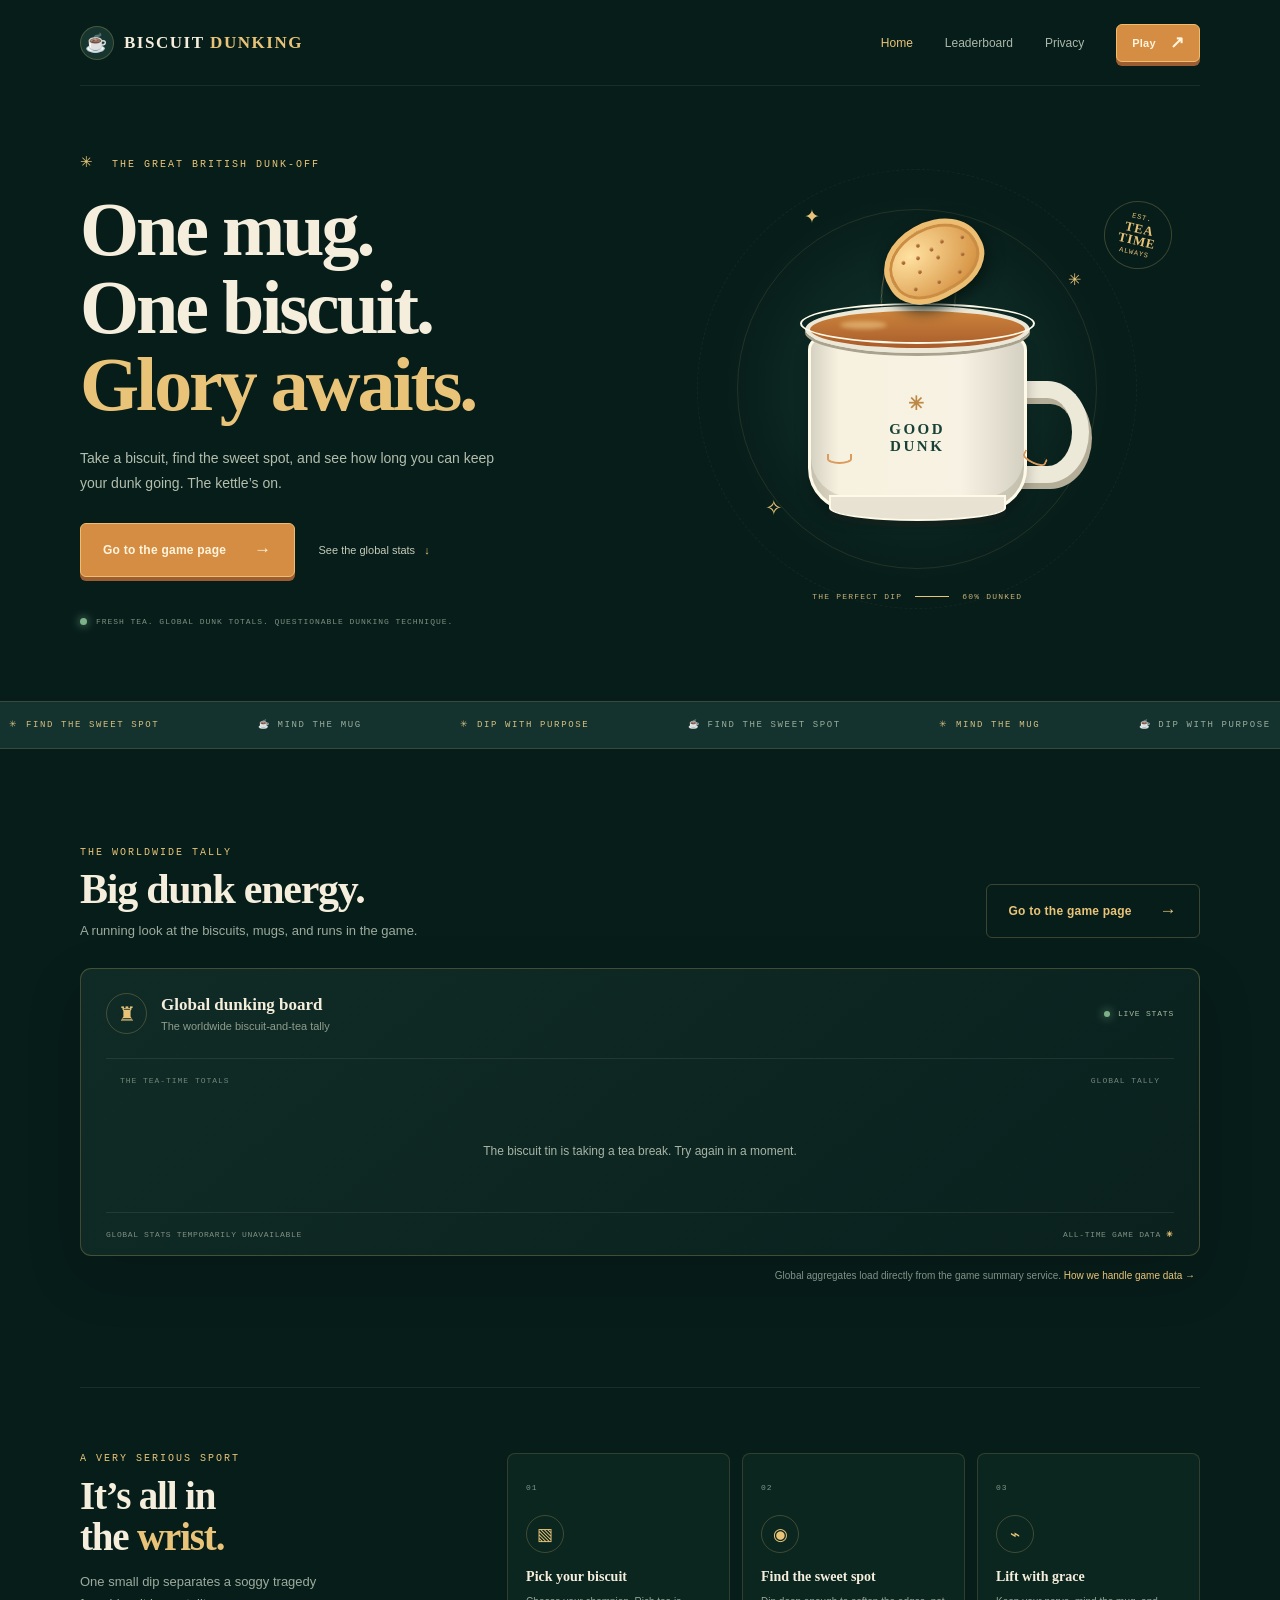
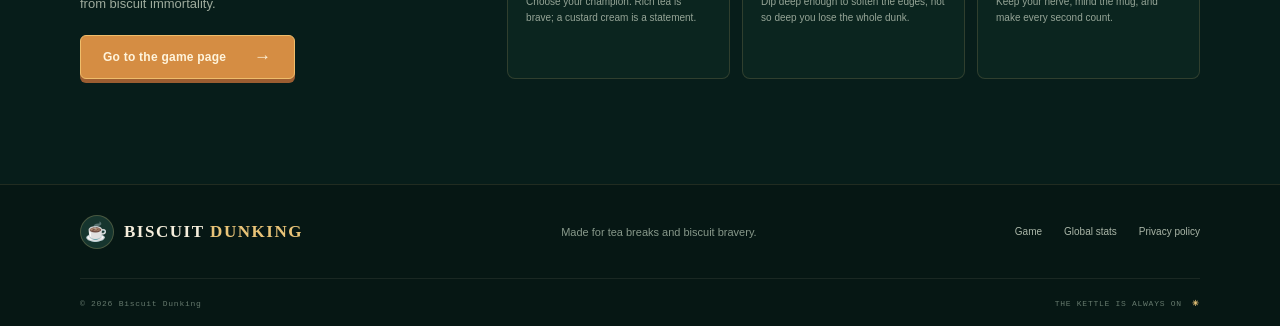
==== index.html @ 3c580fe4 "update" ====
<!doctype html>
<html lang="en">
  <head>
    <meta charset="utf-8" />
    <meta name="viewport" content="width=device-width, initial-scale=1" />
    <meta name="theme-color" content="#071d1a" />
    <meta name="description" content="A little biscuit, a warm mug, and one very important dunk. Play Biscuit Dunking and climb the global leaderboard." />
    <title>Biscuit Dunking — The Great British Dunk-Off</title>
    <link rel="icon" href="/favicon.svg" type="image/svg+xml" />
    <link rel="stylesheet" href="/styles.css" />
    <script src="/app.js" defer></script>
  </head>
  <body>
    <header class="site-header wrap">
      <a class="brand" href="/" aria-label="Biscuit Dunking home"><span class="brand-mark">☕</span><span>BISCUIT <b>DUNKING</b></span></a>
      <nav aria-label="Main navigation"><a class="nav-link active" href="/">Home</a><a class="nav-link" href="#leaderboard">Leaderboard</a><a class="nav-link" href="/privacy/">Privacy</a><a class="button button-small" href="/play/">Play <span>↗</span></a></nav>
    </header>

    <main>
      <section class="hero wrap">
        <div class="hero-copy">
          <p class="eyebrow"><span class="eyebrow-star">✳</span> THE GREAT BRITISH DUNK-OFF</p>
          <h1>One mug.<br />One biscuit.<br /><em>Glory awaits.</em></h1>
          <p class="hero-description">Take a biscuit, find the sweet spot, and see how long you can keep your dunk going. The kettle’s on.</p>
          <div class="hero-actions"><a class="button" href="/play/">Go to the game page <span>→</span></a><a class="text-link" href="#leaderboard">See the global stats <span>↓</span></a></div>
          <div class="hero-note"><span class="live-dot"></span> FRESH TEA. GLOBAL DUNK TOTALS. QUESTIONABLE DUNKING TECHNIQUE.</div>
        </div>
        <div class="hero-art" aria-label="Illustration of a biscuit being dunked into a cup of tea" role="img">
          <div class="halo halo-one"></div><div class="halo halo-two"></div><span class="spark spark-a">✦</span><span class="spark spark-b">✳</span><span class="spark spark-c">✧</span>
          <div class="steam steam-one"></div><div class="steam steam-two"></div><div class="steam steam-three"></div>
          <div class="biscuit biscuit-hero"><i></i><i></i><i></i><i></i><i></i><i></i><i></i><i></i><i></i><i></i><i></i><i></i></div>
          <div class="mug"><div class="mug-handle"></div><div class="tea"><span class="tea-shine"></span></div><div class="mug-rim"></div><div class="mug-body"><span class="mug-emblem">✳</span><span>GOOD<br />DUNK</span></div><div class="mug-foot"></div></div>
          <div class="splash splash-left"></div><div class="splash splash-right"></div>
          <div class="art-caption"><span>THE PERFECT DIP</span><i></i><span>60% DUNKED</span></div>
          <div class="hero-stamp"><span>EST.</span><b>TEA<br />TIME</b><span>ALWAYS</span></div>
        </div>
      </section>

      <section class="ticker" aria-label="Game motto"><div class="ticker-track"><span>✳ FIND THE SWEET SPOT</span><span>☕ MIND THE MUG</span><span>✳ DIP WITH PURPOSE</span><span>☕ FIND THE SWEET SPOT</span><span>✳ MIND THE MUG</span><span>☕ DIP WITH PURPOSE</span></div></section>

      <section class="leaderboard-section wrap" id="leaderboard">
        <div class="section-heading"><div><p class="eyebrow">THE WORLDWIDE TALLY</p><h2>Big dunk energy.</h2><p class="section-subtitle">A running look at the biscuits, mugs, and runs in the game.</p></div><a class="button button-outline" href="/play/">Go to the game page <span>→</span></a></div>
        <div class="board-shell"><div class="board-top"><div><span class="board-cup">♜</span><div><h3>Global dunking board</h3><p>The worldwide biscuit-and-tea tally</p></div></div><span class="board-live"><i></i> LIVE STATS</span></div>
          <div class="summary-columns"><span>THE TEA-TIME TOTALS</span><span>GLOBAL TALLY</span></div>
          <div class="summary-list" id="summary-list" aria-live="polite"><div class="score-loading"><span class="loader"></span>Fetching the good mugs…</div></div>
          <div class="board-foot"><span id="board-updated">Connecting to the biscuit tin</span><span>ALL-TIME GAME DATA <b>✳</b></span></div>
        </div>
        <p class="board-privacy">Global aggregates load directly from the game summary service. <a href="/privacy/">How we handle game data →</a></p>
      </section>

      <section class="how-section wrap" id="how-to-dunk"><div class="how-intro"><p class="eyebrow">A VERY SERIOUS SPORT</p><h2>It’s all in<br />the <em>wrist.</em></h2><p>One small dip separates a soggy tragedy from biscuit immortality.</p><a href="/play/" class="button">Go to the game page <span>→</span></a></div><div class="steps"><article class="step-card"><span class="step-number">01</span><div class="step-icon">▧</div><h3>Pick your biscuit</h3><p>Choose your champion. Rich tea is brave; a custard cream is a statement.</p></article><article class="step-card"><span class="step-number">02</span><div class="step-icon">◉</div><h3>Find the sweet spot</h3><p>Dip deep enough to soften the edges, not so deep you lose the whole dunk.</p></article><article class="step-card"><span class="step-number">03</span><div class="step-icon">⌁</div><h3>Lift with grace</h3><p>Keep your nerve, mind the mug, and make every second count.</p></article></div></section>
    </main>

    <footer class="site-footer"><div class="footer-main wrap"><a class="brand" href="/"><span class="brand-mark">☕</span><span>BISCUIT <b>DUNKING</b></span></a><p>Made for tea breaks and biscuit bravery.</p><div class="footer-links"><a href="/play/">Game</a><a href="#leaderboard">Global stats</a><a href="/privacy/">Privacy policy</a></div></div><div class="footer-bottom wrap"><span>© <span id="year"></span> Biscuit Dunking</span><span>THE KETTLE IS ALWAYS ON <b>✳</b></span></div></footer>
  </body>
</html>
---- styles.css ----
:root{--night:#071d1a;--night-2:#0a2521;--panel:#102c28;--panel-soft:#15332e;--mint:#254b42;--gold:#e9c478;--orange:#d58d43;--cream:#f5eedc;--muted:#a9b5a4;--line:rgba(230,196,120,.24);--mono:'DM Mono',monospace;--sans:'DM Sans',sans-serif;--serif:'Playfair Display',Georgia,serif}*{box-sizing:border-box}html{scroll-behavior:smooth}body{margin:0;background:var(--night);color:var(--cream);font-family:var(--sans);-webkit-font-smoothing:antialiased}a{color:inherit;text-decoration:none}.wrap{width:min(1120px,calc(100% - 56px));margin-inline:auto}.site-header{height:86px;display:flex;align-items:center;justify-content:space-between;border-bottom:1px solid rgba(244,235,213,.08)}.brand{display:inline-flex;align-items:center;gap:10px;font-family:var(--serif);font-size:17px;font-weight:800;letter-spacing:.09em}.brand b{color:var(--gold)}.brand-mark{display:grid;place-items:center;width:34px;height:34px;border-radius:50%;background:#16352e;border:1px solid var(--line);font-size:18px}.site-header nav{display:flex;align-items:center;gap:32px}.nav-link{color:#abb8aa;font-size:12px;transition:color .2s}.nav-link:hover,.nav-link.active{color:var(--gold)}.button{display:inline-flex;align-items:center;justify-content:center;gap:28px;min-height:54px;padding:0 22px;background:var(--orange);border:1px solid #efbd6b;border-radius:6px;color:#fff4dc;font-size:12px;font-weight:700;letter-spacing:.02em;box-shadow:0 4px 0 #9b5d31;transition:transform .2s,filter .2s}.button:hover{transform:translateY(-2px);filter:brightness(1.08)}.button span{font-size:17px}.button-small{min-height:38px;gap:14px;padding:0 15px;font-size:11px}.button-outline{background:transparent;border-color:var(--line);box-shadow:none;color:var(--gold)}.hero{min-height:575px;display:grid;grid-template-columns:1fr 1.02fr;align-items:center;padding-top:32px;padding-bottom:40px}.hero-copy{padding:35px 0}.eyebrow{font:10px var(--mono);letter-spacing:.2em;color:var(--gold);margin:0 0 19px}.eyebrow-star{margin-right:9px;font-size:15px}.hero h1{font:700 clamp(49px,6vw,76px)/1.02 var(--serif);letter-spacing:-.04em;margin:0 0 22px}.hero h1 em,.how-intro h2 em{font-style:normal;color:var(--gold)}.hero-description{max-width:415px;color:#b3bead;font-size:14px;line-height:1.8;margin:0 0 27px}.hero-actions{display:flex;align-items:center;gap:24px}.text-link{font-size:11px;color:#c5cbb9}.text-link span{color:var(--gold);margin-left:6px}.hero-note{margin-top:40px;display:flex;align-items:center;gap:9px;color:#7d9080;font:8px var(--mono);letter-spacing:.12em}.live-dot,.board-live i{width:7px;height:7px;border-radius:50%;background:#7db18a;box-shadow:0 0 10px #7db18a}.hero-art{position:relative;height:485px;isolation:isolate;display:grid;place-items:center;overflow:hidden}.halo{position:absolute;border:1px solid rgba(226,188,105,.12);border-radius:50%;z-index:-2}.halo-one{width:360px;height:360px}.halo-two{width:440px;height:440px;border-style:dashed;opacity:.5}.hero-art:before{content:"";position:absolute;width:390px;height:390px;top:46px;left:50%;transform:translateX(-50%);background:radial-gradient(circle,rgba(33,79,66,.52),transparent 70%);z-index:-3}.spark{position:absolute;color:var(--gold)}.spark-a{top:58px;left:30%;font-size:19px}.spark-b{right:21%;top:123px;font-size:16px}.spark-c{bottom:112px;left:23%;font-size:21px}.steam{position:absolute;top:101px;width:13px;height:63px;border-left:1px solid rgba(238,211,155,.46);border-radius:50%;transform:rotate(10deg);z-index:-1;filter:blur(.3px)}.steam-one{left:44%;animation:steam 3s ease-in-out infinite}.steam-two{left:50%;top:83px;transform:rotate(-7deg);animation:steam 3.2s .4s ease-in-out infinite}.steam-three{left:57%;top:105px;transform:rotate(12deg);animation:steam 2.8s .8s ease-in-out infinite}@keyframes steam{50%{opacity:.4;transform:translateY(-12px) rotate(-10deg)}}.mug{position:relative;width:235px;height:237px;margin-top:63px;z-index:2}.mug-handle{position:absolute;right:-54px;top:79px;width:83px;height:102px;border:17px solid #ede9d9;border-left:0;border-radius:0 51% 51% 0;filter:drop-shadow(3px 6px 0 #b4ad97);z-index:-1}.mug-body{position:absolute;left:8px;top:34px;width:219px;height:175px;border:3px solid #fff9e8;border-radius:14px 14px 43px 43px;background:linear-gradient(90deg,#d6d2c3 0,#f7f1df 13%,#f8f2e4 70%,#d5d1c2 100%);color:#174136;display:flex;flex-direction:column;align-items:center;justify-content:center;font:700 15px/1.1 var(--serif);letter-spacing:.17em;text-align:center;box-shadow:inset 0 -11px 0 rgba(133,126,101,.22),0 10px 14px rgba(0,0,0,.24)}.mug-emblem{font-size:19px;color:#bd8844;margin-bottom:7px}.tea{position:absolute;left:5px;right:5px;top:4px;height:47px;border:5px solid #ece8d8;border-radius:50%;background:linear-gradient(#cc843c,#a95c2b);z-index:3;box-shadow:0 3px 0 #a8a28e}.tea-shine{position:absolute;left:30px;top:10px;width:47px;height:8px;border-radius:50%;background:rgba(255,228,160,.45);filter:blur(2px)}.mug-rim{position:absolute;left:0;right:0;top:1px;height:41px;border:2px solid #fffbea;border-radius:50%;z-index:4}.mug-foot{position:absolute;left:29px;right:29px;bottom:18px;height:26px;background:#e7e2d1;border:2px solid #fff9e8;border-radius:0 0 50% 50%;box-shadow:0 6px 0 rgba(31,37,29,.32)}.biscuit{background:radial-gradient(ellipse at 30% 28%,#ffe1a0,#d9994b 75%,#b87538);border:5px solid #edbd71;box-shadow:inset 0 0 0 3px #cb8c43,0 6px 16px #061410}.biscuit i{position:absolute;width:4px;height:4px;background:#a96731;border-radius:50%;box-shadow:inset 0 1px 1px rgba(255,224,160,.5)}.biscuit-hero{position:absolute;top:75px;left:calc(50% - 35px);width:103px;height:77px;border-radius:48% 50% 43% 44%;transform:rotate(-29deg);z-index:4}.biscuit-hero i:nth-child(1){left:18%;top:28%}.biscuit-hero i:nth-child(2){left:41%;top:16%}.biscuit-hero i:nth-child(3){left:66%;top:28%}.biscuit-hero i:nth-child(4){left:29%;top:52%}.biscuit-hero i:nth-child(5){left:54%;top:47%}.biscuit-hero i:nth-child(6){left:78%;top:60%}.biscuit-hero i:nth-child(7){left:16%;top:72%}.biscuit-hero i:nth-child(8){left:42%;top:79%}.biscuit-hero i:nth-child(9){left:67%;top:81%}.biscuit-hero i:nth-child(10){left:87%;top:37%}.biscuit-hero i:nth-child(11){left:52%;top:31%}.biscuit-hero i:nth-child(12){left:34%;top:33%}.splash{position:absolute;top:307px;width:25px;height:10px;border:2px solid #db9b5c;border-top:0;border-radius:0 0 50% 50%;z-index:3}.splash-left{left:34%}.splash-right{right:27%;transform:rotate(25deg)}.art-caption{position:absolute;bottom:31px;display:flex;align-items:center;gap:13px;color:#c9b176;font:8px var(--mono);letter-spacing:.15em}.art-caption i{width:34px;height:1px;background:var(--gold)}.hero-stamp{position:absolute;top:54px;right:5%;width:68px;height:68px;border:1px solid var(--line);border-radius:50%;display:flex;flex-direction:column;align-items:center;justify-content:center;color:var(--gold);font:7px var(--mono);letter-spacing:.12em;transform:rotate(13deg)}.hero-stamp b{font:700 13px/.92 var(--serif);text-align:center;margin:2px 0}.ticker{height:48px;background:#15332e;border-block:1px solid rgba(230,196,120,.16);display:flex;align-items:center;overflow:hidden}.ticker-track{min-width:max-content;display:flex;justify-content:space-around;gap:80px;width:100%;color:#d7bf81;font:9px var(--mono);letter-spacing:.18em}.ticker-track span:nth-child(even){color:#9cad9b}.leaderboard-section{padding-top:98px;padding-bottom:103px}.section-heading{display:flex;justify-content:space-between;align-items:end;margin-bottom:30px}.section-heading .eyebrow{margin-bottom:9px}.section-heading h2,.how-intro h2{font:700 42px/1.05 var(--serif);margin:0;letter-spacing:-.03em}.section-subtitle{color:#9eab9d;font-size:13px;margin:12px 0 0}.board-shell{border:1px solid rgba(225,190,112,.25);border-radius:11px;background:linear-gradient(140deg,#102b26,#0a211e);padding:0 25px;box-shadow:0 20px 55px rgba(0,0,0,.16)}.board-top{min-height:90px;display:flex;align-items:center;justify-content:space-between;border-bottom:1px solid rgba(235,230,207,.09)}.board-top>div{display:flex;align-items:center;gap:14px}.board-cup{width:41px;height:41px;border:1px solid var(--line);border-radius:50%;display:grid;place-items:center;color:var(--gold);font-size:20px}.board-top h3{font:600 17px var(--serif);margin:0 0 5px}.board-top p{font-size:11px;color:#8e9d8d;margin:0}.board-live{display:flex;align-items:center;gap:8px;color:#a7ba9f;font:8px var(--mono);letter-spacing:.1em}.board-live i{width:6px;height:6px}.board-columns,.score-row{display:grid;grid-template-columns:80px 1fr 140px 120px 100px;align-items:center}.board-columns{min-height:42px;padding:0 14px;color:#71867a;font:8px var(--mono);letter-spacing:.12em}.board-columns span:nth-child(n+3){text-align:right}.score-list{list-style:none;margin:0;padding:0 0 11px}.score-row{min-height:62px;padding:7px 14px;border:1px solid rgba(224,237,214,.045);border-radius:7px;background:rgba(236,241,224,.045);margin-bottom:5px;transition:background .18s}.score-row:hover{background:rgba(236,241,224,.085)}.rank{display:flex;align-items:center;gap:11px;font:600 12px var(--mono);color:#9caa99}.medal{font-size:17px;color:#d7bc79}.score-row:nth-child(1) .medal{color:#f2ce73}.player-cell{display:flex;align-items:center;gap:11px}.player-avatar{width:30px;height:30px;border-radius:50%;display:grid;place-items:center;background:#1b4940;border:1px solid rgba(230,196,120,.18);font-size:15px}.player-name{font-size:12px;font-weight:600}.player-sub{font:8px var(--mono);letter-spacing:.08em;color:#829489;margin-top:4px}.score-number,.score-metric{text-align:right;font:600 14px var(--mono);color:#efcf89}.score-metric{font-size:11px;color:#d4ddc9}.score-metric small{display:block;color:#7f9184;font-size:8px;margin-top:4px;letter-spacing:.08em}.score-loading,.score-empty{min-height:100px;display:flex;align-items:center;justify-content:center;gap:12px;color:#a8b5a6;font-size:12px}.loader{width:14px;height:14px;border:2px solid rgba(233,196,120,.25);border-top-color:var(--gold);border-radius:50%;animation:spin .8s linear infinite}@keyframes spin{to{transform:rotate(360deg)}}.board-foot{display:flex;justify-content:space-between;align-items:center;border-top:1px solid rgba(235,230,207,.09);height:43px;color:#7f9083;font:8px var(--mono);letter-spacing:.08em}.board-foot b{color:var(--gold)}.board-privacy{font-size:10px;color:#819286;text-align:right;margin:12px 5px 0}.board-privacy a{color:var(--gold)}.how-section{padding:65px 0 105px;border-top:1px solid rgba(244,235,213,.08);display:grid;grid-template-columns:.7fr 1.3fr;gap:54px}.how-intro .eyebrow{margin-bottom:12px}.how-intro h2{font-size:39px}.how-intro>p:not(.eyebrow){max-width:260px;font-size:13px;line-height:1.7;color:#9eab9d;margin:13px 0 20px}.how-intro .button{min-height:44px}.steps{display:grid;grid-template-columns:repeat(3,1fr);gap:12px;align-items:stretch}.step-card{position:relative;padding:22px 18px;border:1px solid rgba(230,196,120,.17);border-radius:8px;background:rgba(15,44,38,.55)}.step-number{font:8px var(--mono);color:#809487;letter-spacing:.1em}.step-icon{width:38px;height:38px;margin:21px 0 16px;display:grid;place-items:center;border:1px solid var(--line);border-radius:50%;font-size:17px;color:var(--gold)}.step-card h3{font:600 14px var(--serif);margin:0 0 9px}.step-card p{font-size:10px;line-height:1.6;color:#96a597;margin:0}.site-footer{background:#061714;border-top:1px solid rgba(230,196,120,.12)}.footer-main{min-height:94px;display:flex;align-items:center;justify-content:space-between;border-bottom:1px solid rgba(244,235,213,.08)}.footer-main>p{color:#87988a;font-size:11px}.footer-links{display:flex;gap:22px;font-size:10px;color:#aab6a8}.footer-links a:hover{color:var(--gold)}.footer-bottom{height:48px;display:flex;align-items:center;justify-content:space-between;color:#65796d;font:8px var(--mono);letter-spacing:.09em}.footer-bottom b{color:var(--gold);margin-left:5px}.policy-page{min-height:calc(100vh - 230px);padding:84px 0 100px}.policy-layout{max-width:790px;margin:0 auto}.policy-layout h1{font:700 clamp(42px,6vw,64px)/1 var(--serif);letter-spacing:-.04em;margin:0 0 18px}.policy-lead{font-size:15px;color:#b1bcae;line-height:1.8;max-width:620px;margin:0 0 40px}.policy-updated{font:9px var(--mono);color:#819387;letter-spacing:.1em;margin-bottom:39px}.policy-content{border-top:1px solid var(--line)}.policy-content section{padding:23px 0;border-bottom:1px solid rgba(244,235,213,.09)}.policy-content h2{font:600 19px var(--serif);margin:0 0 9px}.policy-content p{font-size:13px;line-height:1.8;color:#aebaae;margin:0}.policy-content a{color:var(--gold);text-decoration:underline;text-underline-offset:3px}.play-page{min-height:calc(100vh - 230px);padding:55px 0 75px}.game-shell{max-width:840px;margin:auto;border:1px solid var(--line);border-radius:12px;background:linear-gradient(145deg,#102c27,#09201c);padding:25px;box-shadow:0 24px 65px rgba(0,0,0,.24)}.game-head{display:flex;align-items:center;justify-content:space-between;margin-bottom:18px}.game-head h1{font:700 31px var(--serif);margin:3px 0 0}.game-head .eyebrow{font-size:8px;margin:0}.back-link{font-size:11px;color:#b3c0b2}.game-stats{display:grid;grid-template-columns:repeat(3,1fr);gap:9px;margin-bottom:12px}.stat-box{padding:12px;text-align:center;border:1px solid rgba(234,232,212,.07);border-radius:7px;background:rgba(241,241,222,.045)}.stat-box span{display:block;font:8px var(--mono);color:#8b9c8f;letter-spacing:.1em}.stat-box b{display:block;margin-top:5px;font:600 21px var(--mono);color:var(--gold)}.game-stage{position:relative;min-height:330px;overflow:hidden;border-radius:8px;background:linear-gradient(180deg,#081b18 0%,#102b25 48%,#251d15 100%);display:flex;align-items:center;justify-content:center}.game-stage:after{content:"";position:absolute;left:0;right:0;bottom:0;height:77px;background:linear-gradient(0deg,#986039,#c0864a 45%,#251d15 47%);opacity:.9}.stage-stars{position:absolute;inset:0;background:radial-gradient(circle at 22% 20%,#ecc87d 0 1px,transparent 2px),radial-gradient(circle at 72% 32%,#ecc87d 0 1px,transparent 2px),radial-gradient(circle at 83% 14%,#ecc87d 0 1px,transparent 2px);opacity:.6}.game-mug{position:relative;margin-top:93px;width:190px;height:157px;z-index:2}.game-mug .mug-body{left:9px;top:31px;width:172px;height:123px;font-size:12px}.game-mug .mug-handle{right:-43px;top:67px;width:65px;height:80px;border-width:14px}.game-mug .tea{height:37px}.game-mug .mug-rim{height:33px}.game-mug .mug-foot{left:27px;right:27px;bottom:10px;height:19px}.game-biscuit{position:absolute;width:105px;height:72px;left:calc(50% - 32px);top:52px;border-radius:50%;transform:rotate(-23deg);z-index:5;transition:top .26s ease,transform .26s ease}.game-biscuit i:nth-child(1){left:18%;top:28%}.game-biscuit i:nth-child(2){left:41%;top:16%}.game-biscuit i:nth-child(3){left:66%;top:28%}.game-biscuit i:nth-child(4){left:29%;top:52%}.game-biscuit i:nth-child(5){left:54%;top:47%}.game-biscuit i:nth-child(6){left:78%;top:60%}.game-biscuit i:nth-child(7){left:16%;top:72%}.game-biscuit i:nth-child(8){left:42%;top:79%}.game-biscuit i:nth-child(9){left:67%;top:81%}.game-biscuit i:nth-child(10){left:87%;top:37%}.game-biscuit.dipping{top:157px;transform:rotate(-15deg) scale(.97)}.dip-gauge{position:absolute;right:24px;top:25px;z-index:6;display:grid;justify-items:center;gap:8px;font:8px var(--mono);letter-spacing:.1em;color:#a4b09f}.gauge-track{height:142px;width:12px;border-radius:10px;border:1px solid #839687;background:#1a2823;padding:2px;display:flex;align-items:flex-end;overflow:hidden}.gauge-fill{width:100%;height:0;background:linear-gradient(#e3bc6d,#d58d43);transition:height .1s}.gauge-label{color:var(--gold)}.game-prompt{position:absolute;z-index:7;top:18px;left:20px;color:#a9b99f;font:9px var(--mono);letter-spacing:.1em}.game-actions{display:flex;align-items:center;justify-content:center;gap:10px;padding-top:15px}.game-actions .button{min-height:47px}.dip-button{min-width:205px;touch-action:none;user-select:none;-webkit-user-select:none}.dip-button.is-dipping{background:#b9753b;transform:translateY(2px);box-shadow:0 2px 0 #834c2a}.game-hint{text-align:center;font-size:10px;color:#8b9a8d;margin:13px 0 0}.result-message{min-height:23px;text-align:center;color:var(--gold);font:11px var(--mono);margin:15px 0 0}.alias-note{text-align:center;color:#708578;font-size:9px;margin:5px 0 0}.game-lower{display:flex;align-items:center;justify-content:space-between;margin-top:18px;border-top:1px solid rgba(235,230,207,.09);padding-top:15px;color:#89988a;font:8px var(--mono);letter-spacing:.06em}.game-lower a{color:var(--gold)}
@media(max-width:760px){.wrap{width:min(100% - 36px,540px)}.site-header{height:70px}.site-header nav{gap:15px}.site-header .nav-link{display:none}.brand{font-size:14px}.brand-mark{width:30px;height:30px}.hero{grid-template-columns:1fr;padding-top:52px;gap:0}.hero-copy{padding:0}.hero h1{font-size:58px}.hero-art{height:390px;margin-top:-6px}.halo-one{width:295px;height:295px}.halo-two{width:370px;height:370px}.hero-stamp{right:7%}.mug{transform:scale(.86);margin-top:55px}.biscuit-hero{top:57px;transform:scale(.9) rotate(-29deg)}.steam{top:88px}.art-caption{bottom:20px}.hero-note{font-size:7px;margin-top:28px}.ticker-track{gap:34px}.ticker-track span{font-size:8px}.leaderboard-section{padding:70px 0}.section-heading{align-items:start;gap:16px;flex-direction:column}.section-heading h2{font-size:36px}.board-shell{padding:0 13px}.board-top{min-height:76px}.board-top h3{font-size:15px}.board-top p{font-size:9px}.board-live{font-size:7px}.board-columns,.score-row{grid-template-columns:42px 1fr 82px 56px}.board-columns span:nth-child(4),.score-metric:nth-child(5){display:none}.board-columns{font-size:7px;padding-inline:7px}.score-row{padding:6px 7px;min-height:57px}.rank{gap:4px;font-size:10px}.medal{font-size:14px}.player-cell{gap:7px}.player-avatar{width:26px;height:26px;font-size:13px}.player-name{font-size:10px}.player-sub{font-size:7px}.score-number{font-size:11px}.score-metric{font-size:9px}.score-metric small{font-size:7px}.board-foot{font-size:7px}.board-privacy{font-size:9px}.how-section{grid-template-columns:1fr;gap:26px;padding:48px 0 70px}.how-intro h2{font-size:36px}.steps{gap:8px}.step-card{padding:15px 12px}.step-icon{margin:17px 0 13px;width:32px;height:32px}.step-card h3{font-size:12px}.step-card p{font-size:9px}.footer-main{min-height:115px;display:grid;grid-template-columns:1fr 1fr;row-gap:0}.footer-main>p{text-align:right;font-size:9px}.footer-links{grid-column:1/-1;justify-content:space-between;padding-bottom:15px}.footer-bottom{font-size:7px}.policy-page{padding:62px 0 78px}.policy-layout h1{font-size:47px}.policy-lead{font-size:13px}.play-page{padding:32px 0 55px}.game-shell{padding:14px}.game-head h1{font-size:25px}.game-stage{min-height:295px}.game-mug{transform:scale(.88)}.game-biscuit{transform:scale(.9) rotate(-23deg)}.game-biscuit.dipping{transform:scale(.88) rotate(-15deg)}.dip-gauge{right:12px}.game-lower{font-size:7px}}
@media(max-width:390px){.hero h1{font-size:50px}.hero-actions{gap:14px}.hero-actions .button{gap:17px;padding-inline:16px}.text-link{font-size:10px}.steps{grid-template-columns:1fr}.step-card{display:grid;grid-template-columns:40px 1fr;column-gap:11px;align-items:center}.step-number{grid-column:1}.step-icon{grid-column:1;grid-row:2/4;margin:10px 0}.step-card h3{grid-column:2;grid-row:1;margin:0}.step-card p{grid-column:2;grid-row:2/4}.game-actions{gap:6px}.dip-button{min-width:175px}.game-actions .button{padding-inline:15px;gap:15px}}
@media(prefers-reduced-motion:reduce){*,*::before,*::after{scroll-behavior:auto!important;animation-duration:.01ms!important;animation-iteration-count:1!important;transition-duration:.01ms!important}}
.game-biscuit.dropped{top:275px;transform:rotate(72deg) scale(.72);opacity:.55}
.summary-columns{display:flex;justify-content:space-between;align-items:center;padding:0 14px;height:42px;color:#71867a;font:8px var(--mono);letter-spacing:.12em}.summary-list{padding:0 0 11px}.summary-row{min-height:55px;padding:7px 14px;display:grid;grid-template-columns:38px 1fr auto;align-items:center;gap:12px;border:1px solid rgba(224,237,214,.045);border-radius:7px;background:rgba(236,241,224,.045);margin-bottom:5px}.summary-icon{width:29px;height:29px;border:1px solid rgba(230,196,120,.18);border-radius:50%;display:grid;place-items:center;color:var(--gold);font-size:14px}.summary-label{font-size:11px;color:#cad4c4}.summary-value{text-align:right;font:600 13px var(--mono);color:#efcf89}.summary-value small{display:inline-block;margin-left:10px;color:#7f9184;font-size:8px;letter-spacing:.08em}.summary-columns span:last-child{min-width:115px;text-align:right}.summary-row .summary-value{min-width:115px}.score-empty{padding:22px}.board-privacy{line-height:1.6}@media(max-width:760px){.summary-columns{padding-inline:7px;font-size:7px}.summary-row{grid-template-columns:31px 1fr auto;gap:8px;padding:6px 7px}.summary-label{font-size:10px}.summary-value,.summary-row .summary-value{min-width:102px;font-size:11px}.summary-columns span:last-child{min-width:102px}.summary-value small{margin-left:4px;font-size:7px}}
.embed-page{min-height:calc(100vh - 230px);padding:76px 0 90px}.embed-card{max-width:820px;margin:0 auto}.embed-card h1{font:700 clamp(42px,6vw,64px)/1 var(--serif);letter-spacing:-.04em;margin:0 0 14px}.embed-card>p:not(.eyebrow){color:#aebaae;font-size:13px}.embed-slot{min-height:380px;margin:26px 0;padding:24px;border:1px dashed rgba(230,196,120,.34);border-radius:10px;background:rgba(15,44,38,.52);display:grid;place-items:center;color:#839488;font:9px var(--mono);letter-spacing:.18em}@media(max-width:760px){.embed-page{padding:54px 0 70px}.embed-slot{min-height:280px}}
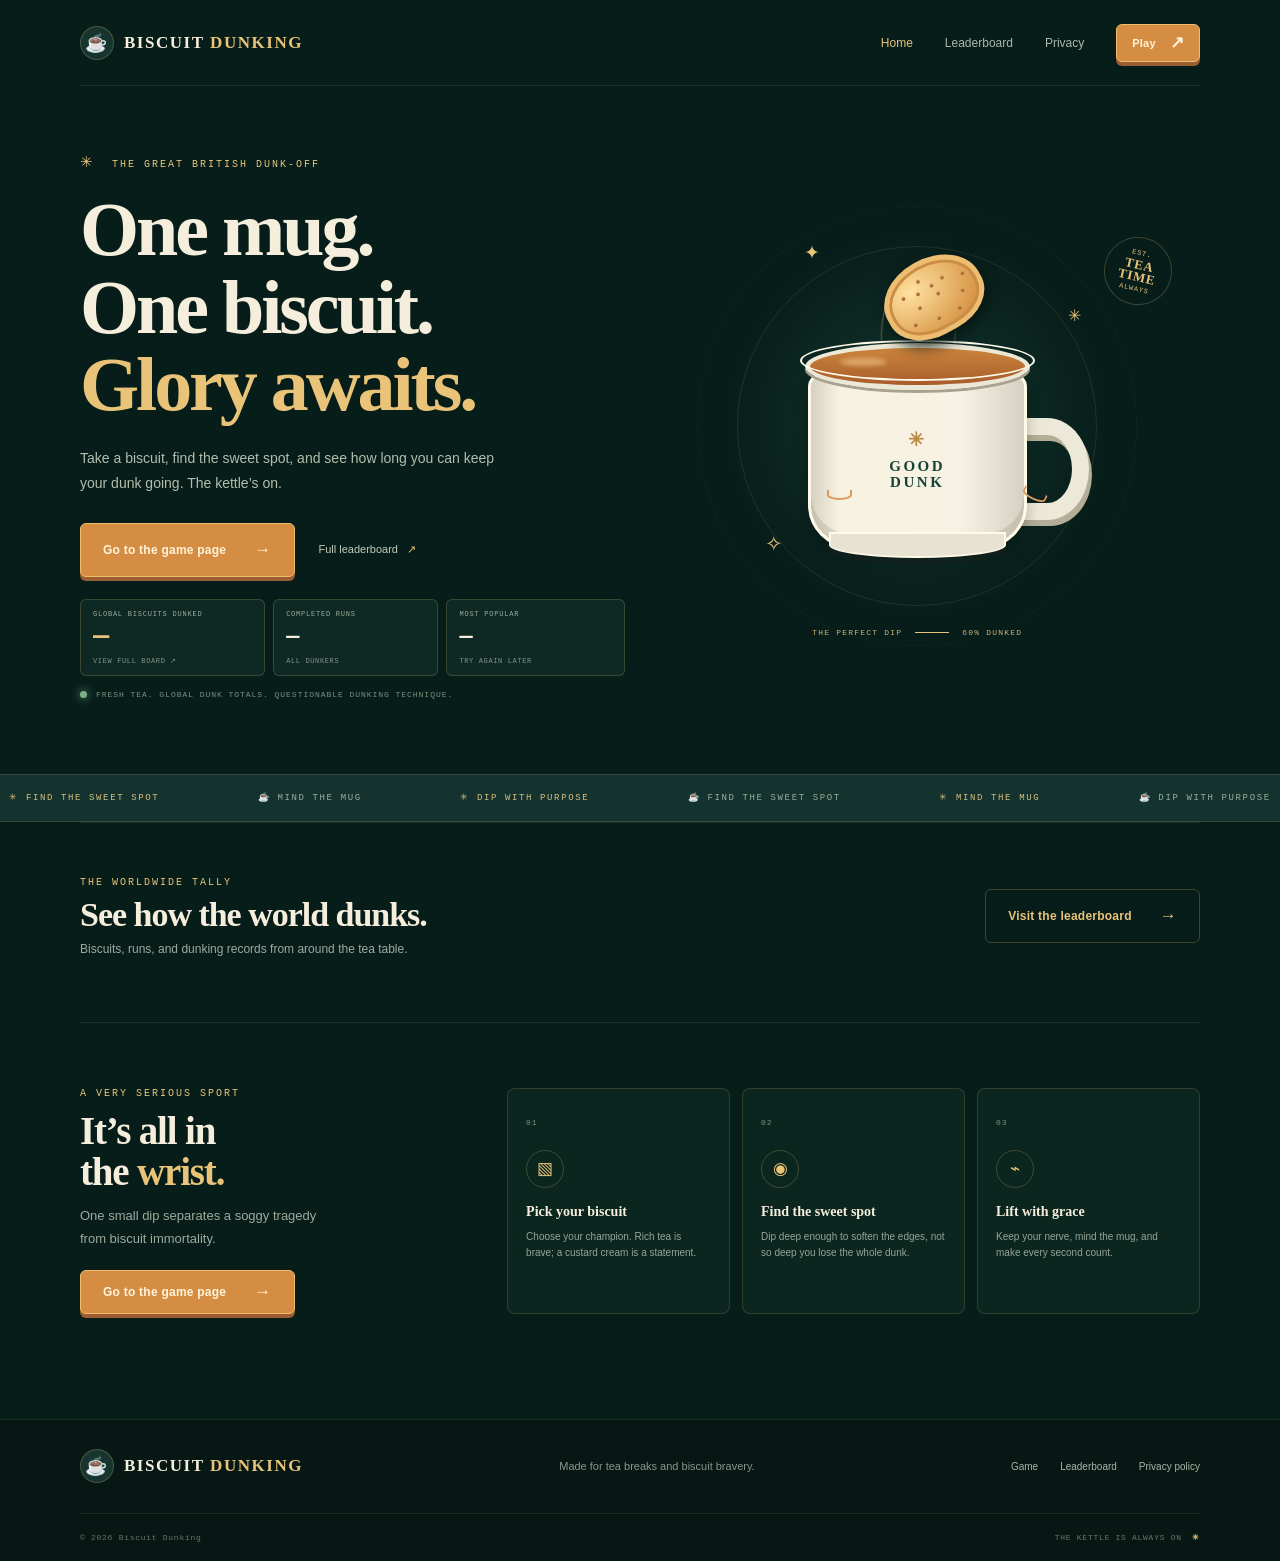
==== commit 2d99b68e: "update" ====
--- a/index.html
+++ b/index.html
@@ -13,7 +13,7 @@
   <body>
     <header class="site-header wrap">
       <a class="brand" href="/" aria-label="Biscuit Dunking home"><span class="brand-mark">☕</span><span>BISCUIT <b>DUNKING</b></span></a>
-      <nav aria-label="Main navigation"><a class="nav-link active" href="/">Home</a><a class="nav-link" href="#leaderboard">Leaderboard</a><a class="nav-link" href="/privacy/">Privacy</a><a class="button button-small" href="/play/">Play <span>↗</span></a></nav>
+      <nav aria-label="Main navigation"><a class="nav-link active" href="/">Home</a><a class="nav-link" href="/leaderboard/">Leaderboard</a><a class="nav-link" href="/privacy/">Privacy</a><a class="button button-small" href="/play/">Play <span>↗</span></a></nav>
     </header>
 
     <main>
@@ -22,7 +22,12 @@
           <p class="eyebrow"><span class="eyebrow-star">✳</span> THE GREAT BRITISH DUNK-OFF</p>
           <h1>One mug.<br />One biscuit.<br /><em>Glory awaits.</em></h1>
           <p class="hero-description">Take a biscuit, find the sweet spot, and see how long you can keep your dunk going. The kettle’s on.</p>
-          <div class="hero-actions"><a class="button" href="/play/">Go to the game page <span>→</span></a><a class="text-link" href="#leaderboard">See the global stats <span>↓</span></a></div>
+          <div class="hero-actions"><a class="button" href="/play/">Go to the game page <span>→</span></a><a class="text-link" href="/leaderboard/">Full leaderboard <span>↗</span></a></div>
+          <div class="hero-stats" aria-label="Live global Biscuit Dunking stats">
+            <a class="hero-stat hero-stat-total" href="/leaderboard/"><span>GLOBAL BISCUITS DUNKED</span><strong id="stat-total">—</strong><small>VIEW FULL BOARD ↗</small></a>
+            <div class="hero-stat"><span>COMPLETED RUNS</span><strong id="stat-runs">—</strong><small>ALL DUNKERS</small></div>
+            <div class="hero-stat"><span>MOST POPULAR</span><strong id="stat-popular">—</strong><small id="stat-popular-runs">TOP BISCUIT</small></div>
+          </div>
           <div class="hero-note"><span class="live-dot"></span> FRESH TEA. GLOBAL DUNK TOTALS. QUESTIONABLE DUNKING TECHNIQUE.</div>
         </div>
         <div class="hero-art" aria-label="Illustration of a biscuit being dunked into a cup of tea" role="img">
@@ -38,19 +43,11 @@
 
       <section class="ticker" aria-label="Game motto"><div class="ticker-track"><span>✳ FIND THE SWEET SPOT</span><span>☕ MIND THE MUG</span><span>✳ DIP WITH PURPOSE</span><span>☕ FIND THE SWEET SPOT</span><span>✳ MIND THE MUG</span><span>☕ DIP WITH PURPOSE</span></div></section>
 
-      <section class="leaderboard-section wrap" id="leaderboard">
-        <div class="section-heading"><div><p class="eyebrow">THE WORLDWIDE TALLY</p><h2>Big dunk energy.</h2><p class="section-subtitle">A running look at the biscuits, mugs, and runs in the game.</p></div><a class="button button-outline" href="/play/">Go to the game page <span>→</span></a></div>
-        <div class="board-shell"><div class="board-top"><div><span class="board-cup">♜</span><div><h3>Global dunking board</h3><p>The worldwide biscuit-and-tea tally</p></div></div><span class="board-live"><i></i> LIVE STATS</span></div>
-          <div class="summary-columns"><span>THE TEA-TIME TOTALS</span><span>GLOBAL TALLY</span></div>
-          <div class="summary-list" id="summary-list" aria-live="polite"><div class="score-loading"><span class="loader"></span>Fetching the good mugs…</div></div>
-          <div class="board-foot"><span id="board-updated">Connecting to the biscuit tin</span><span>ALL-TIME GAME DATA <b>✳</b></span></div>
-        </div>
-        <p class="board-privacy">Global aggregates load directly from the game summary service. <a href="/privacy/">How we handle game data →</a></p>
-      </section>
+      <section class="leaderboard-teaser wrap"><div><p class="eyebrow">THE WORLDWIDE TALLY</p><h2>See how the world dunks.</h2><p>Biscuits, runs, and dunking records from around the tea table.</p></div><a class="button button-outline" href="/leaderboard/">Visit the leaderboard <span>→</span></a></section>
 
       <section class="how-section wrap" id="how-to-dunk"><div class="how-intro"><p class="eyebrow">A VERY SERIOUS SPORT</p><h2>It’s all in<br />the <em>wrist.</em></h2><p>One small dip separates a soggy tragedy from biscuit immortality.</p><a href="/play/" class="button">Go to the game page <span>→</span></a></div><div class="steps"><article class="step-card"><span class="step-number">01</span><div class="step-icon">▧</div><h3>Pick your biscuit</h3><p>Choose your champion. Rich tea is brave; a custard cream is a statement.</p></article><article class="step-card"><span class="step-number">02</span><div class="step-icon">◉</div><h3>Find the sweet spot</h3><p>Dip deep enough to soften the edges, not so deep you lose the whole dunk.</p></article><article class="step-card"><span class="step-number">03</span><div class="step-icon">⌁</div><h3>Lift with grace</h3><p>Keep your nerve, mind the mug, and make every second count.</p></article></div></section>
     </main>
 
-    <footer class="site-footer"><div class="footer-main wrap"><a class="brand" href="/"><span class="brand-mark">☕</span><span>BISCUIT <b>DUNKING</b></span></a><p>Made for tea breaks and biscuit bravery.</p><div class="footer-links"><a href="/play/">Game</a><a href="#leaderboard">Global stats</a><a href="/privacy/">Privacy policy</a></div></div><div class="footer-bottom wrap"><span>© <span id="year"></span> Biscuit Dunking</span><span>THE KETTLE IS ALWAYS ON <b>✳</b></span></div></footer>
+    <footer class="site-footer"><div class="footer-main wrap"><a class="brand" href="/"><span class="brand-mark">☕</span><span>BISCUIT <b>DUNKING</b></span></a><p>Made for tea breaks and biscuit bravery.</p><div class="footer-links"><a href="/play/">Game</a><a href="/leaderboard/">Leaderboard</a><a href="/privacy/">Privacy policy</a></div></div><div class="footer-bottom wrap"><span>© <span id="year"></span> Biscuit Dunking</span><span>THE KETTLE IS ALWAYS ON <b>✳</b></span></div></footer>
   </body>
 </html>
--- a/styles.css
+++ b/styles.css
@@ -5,3 +5,5 @@
 .game-biscuit.dropped{top:275px;transform:rotate(72deg) scale(.72);opacity:.55}
 .summary-columns{display:flex;justify-content:space-between;align-items:center;padding:0 14px;height:42px;color:#71867a;font:8px var(--mono);letter-spacing:.12em}.summary-list{padding:0 0 11px}.summary-row{min-height:55px;padding:7px 14px;display:grid;grid-template-columns:38px 1fr auto;align-items:center;gap:12px;border:1px solid rgba(224,237,214,.045);border-radius:7px;background:rgba(236,241,224,.045);margin-bottom:5px}.summary-icon{width:29px;height:29px;border:1px solid rgba(230,196,120,.18);border-radius:50%;display:grid;place-items:center;color:var(--gold);font-size:14px}.summary-label{font-size:11px;color:#cad4c4}.summary-value{text-align:right;font:600 13px var(--mono);color:#efcf89}.summary-value small{display:inline-block;margin-left:10px;color:#7f9184;font-size:8px;letter-spacing:.08em}.summary-columns span:last-child{min-width:115px;text-align:right}.summary-row .summary-value{min-width:115px}.score-empty{padding:22px}.board-privacy{line-height:1.6}@media(max-width:760px){.summary-columns{padding-inline:7px;font-size:7px}.summary-row{grid-template-columns:31px 1fr auto;gap:8px;padding:6px 7px}.summary-label{font-size:10px}.summary-value,.summary-row .summary-value{min-width:102px;font-size:11px}.summary-columns span:last-child{min-width:102px}.summary-value small{margin-left:4px;font-size:7px}}
 .embed-page{min-height:calc(100vh - 230px);padding:76px 0 90px}.embed-card{max-width:820px;margin:0 auto}.embed-card h1{font:700 clamp(42px,6vw,64px)/1 var(--serif);letter-spacing:-.04em;margin:0 0 14px}.embed-card>p:not(.eyebrow){color:#aebaae;font-size:13px}.embed-slot{min-height:380px;margin:26px 0;padding:24px;border:1px dashed rgba(230,196,120,.34);border-radius:10px;background:rgba(15,44,38,.52);display:grid;place-items:center;color:#839488;font:9px var(--mono);letter-spacing:.18em}@media(max-width:760px){.embed-page{padding:54px 0 70px}.embed-slot{min-height:280px}}
+.embed-slot{border:0;background:transparent}
+.hero-stats{display:grid;grid-template-columns:1.12fr 1fr 1.08fr;gap:8px;max-width:545px;margin-top:22px}.hero-stat{min-width:0;min-height:77px;padding:10px 12px;display:flex;flex-direction:column;justify-content:space-between;gap:5px;border:1px solid rgba(230,196,120,.2);border-radius:6px;background:rgba(16,44,40,.82)}.hero-stat>span{font:7px var(--mono);letter-spacing:.11em;color:#9aab9c}.hero-stat strong{font:600 22px/1.05 var(--mono);color:var(--cream);white-space:nowrap;overflow:hidden;text-overflow:ellipsis}.hero-stat-total strong{color:var(--gold);font-size:27px}.hero-stat small{font:7px var(--mono);letter-spacing:.09em;color:#819488}.hero-stat-total:hover{border-color:var(--gold)}.hero-note{margin-top:14px}.leaderboard-teaser{padding:54px 0 66px;border-top:1px solid rgba(244,235,213,.08);display:flex;justify-content:space-between;align-items:center;gap:24px}.leaderboard-teaser .eyebrow{margin-bottom:9px}.leaderboard-teaser h2{font:700 34px/1.05 var(--serif);letter-spacing:-.03em;margin:0}.leaderboard-teaser p:not(.eyebrow){margin:9px 0 0;color:#9eab9d;font-size:12px}.leaderboard-page{min-height:calc(100vh - 230px)}.leaderboard-page .leaderboard-section{padding-top:74px;padding-bottom:90px}.leaderboard-page .section-heading h1{font:700 42px/1.05 var(--serif);letter-spacing:-.03em;margin:0}.leaderboard-page .section-heading{margin-bottom:30px}@media(max-width:760px){.hero-stats{grid-template-columns:repeat(3,minmax(0,1fr));gap:6px;margin-top:18px}.hero-stat{min-height:70px;padding:9px 8px}.hero-stat>span{font-size:6px;letter-spacing:.06em}.hero-stat strong{font-size:16px}.hero-stat-total strong{font-size:21px}.hero-stat small{font-size:6px}.hero-note{margin-top:12px}.leaderboard-teaser{padding:40px 0 52px;align-items:flex-start;flex-direction:column}.leaderboard-teaser h2{font-size:30px}.leaderboard-page .leaderboard-section{padding-top:55px;padding-bottom:65px}.leaderboard-page .section-heading h1{font-size:36px}}@media(max-width:360px){.hero-stats{gap:4px}.hero-stat{padding-inline:6px}.hero-stat>span{font-size:5.5px}.hero-stat strong{font-size:14px}.hero-stat-total strong{font-size:19px}}
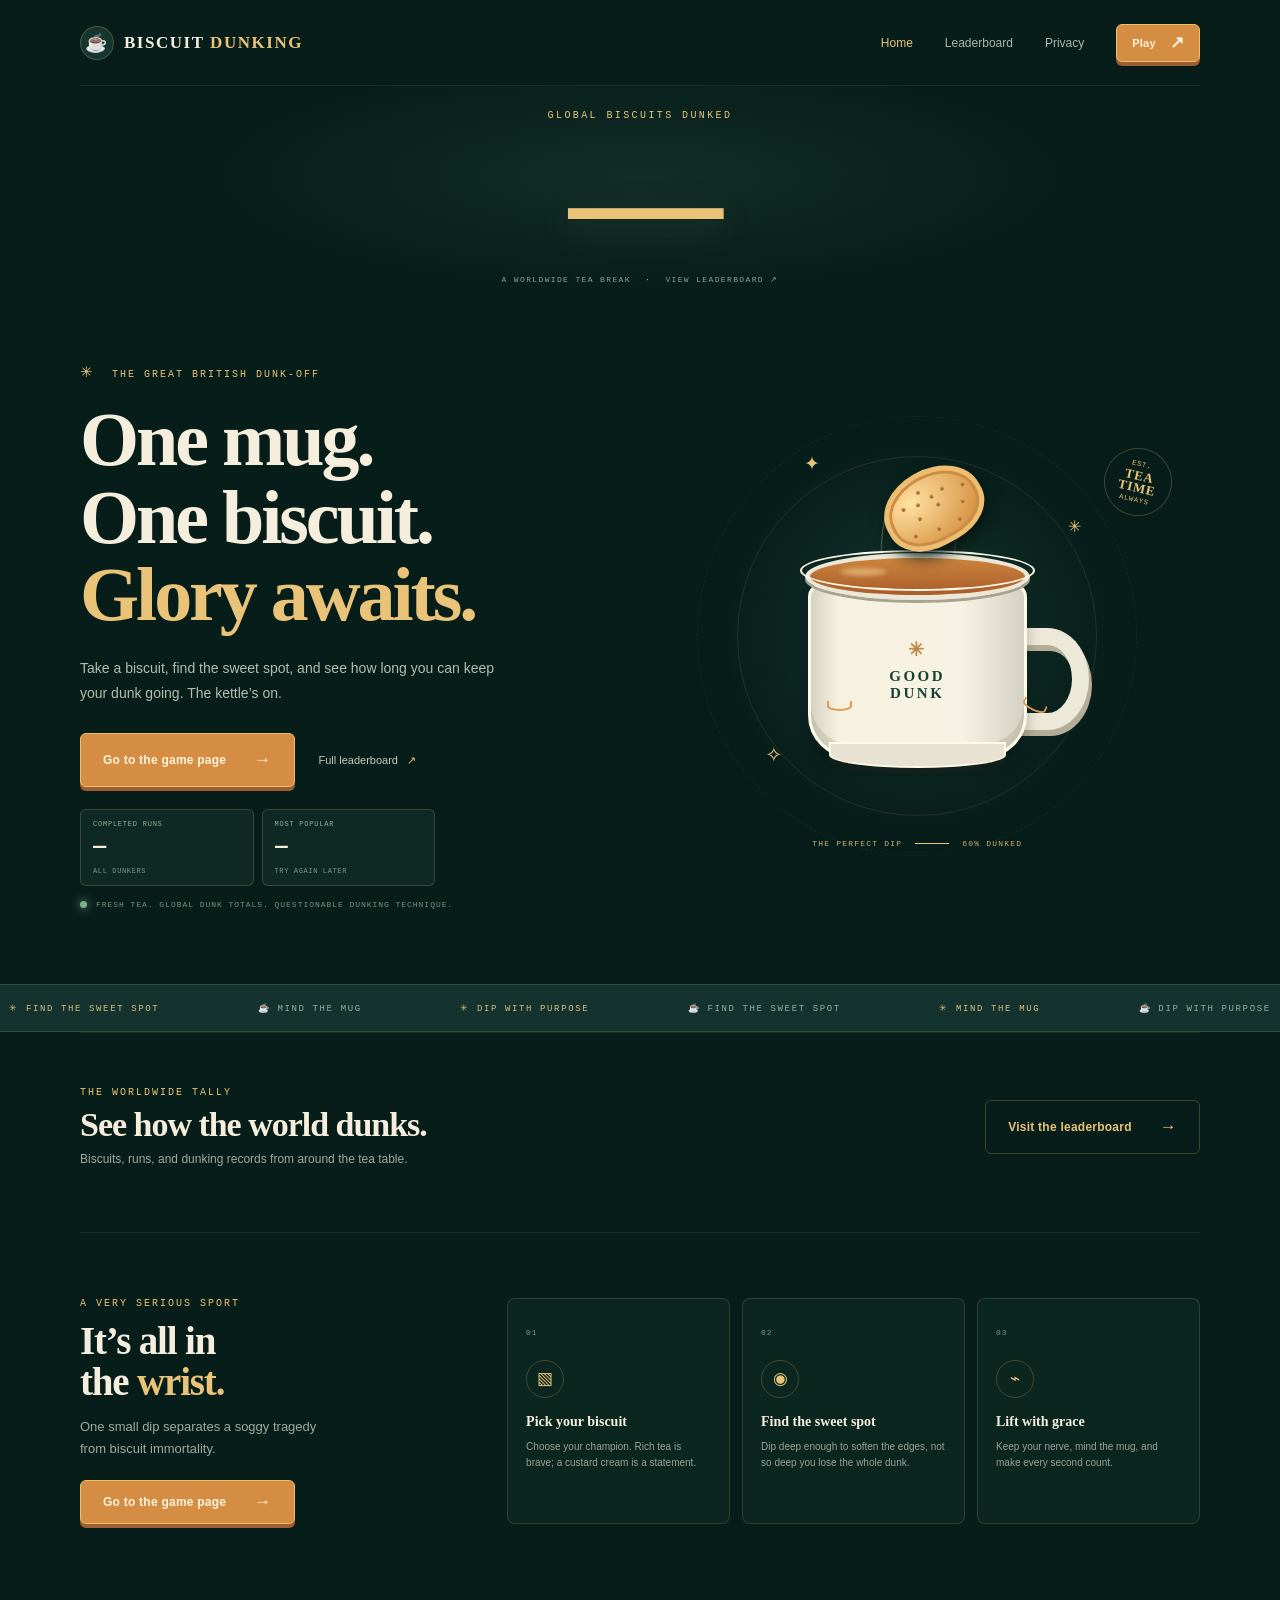
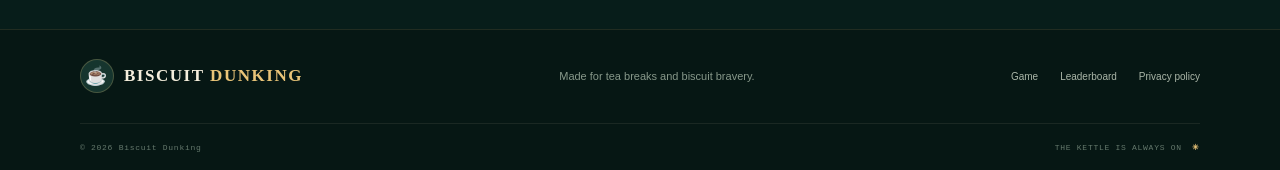
==== commit d59436e3: "update" ====
--- a/index.html
+++ b/index.html
@@ -17,6 +17,14 @@
     </header>
 
     <main>
+    <section class="global-total" aria-label="Global biscuits dunked">
+      <a class="global-total-link" href="/leaderboard/">
+        <span class="global-total-label">GLOBAL BISCUITS DUNKED</span>
+        <strong id="stat-total">—</strong>
+        <span class="global-total-link-label">A WORLDWIDE TEA BREAK <i>·</i> VIEW LEADERBOARD ↗</span>
+      </a>
+    </section>
+
       <section class="hero wrap">
         <div class="hero-copy">
           <p class="eyebrow"><span class="eyebrow-star">✳</span> THE GREAT BRITISH DUNK-OFF</p>
@@ -24,7 +32,6 @@
           <p class="hero-description">Take a biscuit, find the sweet spot, and see how long you can keep your dunk going. The kettle’s on.</p>
           <div class="hero-actions"><a class="button" href="/play/">Go to the game page <span>→</span></a><a class="text-link" href="/leaderboard/">Full leaderboard <span>↗</span></a></div>
           <div class="hero-stats" aria-label="Live global Biscuit Dunking stats">
-            <a class="hero-stat hero-stat-total" href="/leaderboard/"><span>GLOBAL BISCUITS DUNKED</span><strong id="stat-total">—</strong><small>VIEW FULL BOARD ↗</small></a>
             <div class="hero-stat"><span>COMPLETED RUNS</span><strong id="stat-runs">—</strong><small>ALL DUNKERS</small></div>
             <div class="hero-stat"><span>MOST POPULAR</span><strong id="stat-popular">—</strong><small id="stat-popular-runs">TOP BISCUIT</small></div>
           </div>
--- a/styles.css
+++ b/styles.css
@@ -7,3 +7,4 @@
 .embed-page{min-height:calc(100vh - 230px);padding:76px 0 90px}.embed-card{max-width:820px;margin:0 auto}.embed-card h1{font:700 clamp(42px,6vw,64px)/1 var(--serif);letter-spacing:-.04em;margin:0 0 14px}.embed-card>p:not(.eyebrow){color:#aebaae;font-size:13px}.embed-slot{min-height:380px;margin:26px 0;padding:24px;border:1px dashed rgba(230,196,120,.34);border-radius:10px;background:rgba(15,44,38,.52);display:grid;place-items:center;color:#839488;font:9px var(--mono);letter-spacing:.18em}@media(max-width:760px){.embed-page{padding:54px 0 70px}.embed-slot{min-height:280px}}
 .embed-slot{border:0;background:transparent}
 .hero-stats{display:grid;grid-template-columns:1.12fr 1fr 1.08fr;gap:8px;max-width:545px;margin-top:22px}.hero-stat{min-width:0;min-height:77px;padding:10px 12px;display:flex;flex-direction:column;justify-content:space-between;gap:5px;border:1px solid rgba(230,196,120,.2);border-radius:6px;background:rgba(16,44,40,.82)}.hero-stat>span{font:7px var(--mono);letter-spacing:.11em;color:#9aab9c}.hero-stat strong{font:600 22px/1.05 var(--mono);color:var(--cream);white-space:nowrap;overflow:hidden;text-overflow:ellipsis}.hero-stat-total strong{color:var(--gold);font-size:27px}.hero-stat small{font:7px var(--mono);letter-spacing:.09em;color:#819488}.hero-stat-total:hover{border-color:var(--gold)}.hero-note{margin-top:14px}.leaderboard-teaser{padding:54px 0 66px;border-top:1px solid rgba(244,235,213,.08);display:flex;justify-content:space-between;align-items:center;gap:24px}.leaderboard-teaser .eyebrow{margin-bottom:9px}.leaderboard-teaser h2{font:700 34px/1.05 var(--serif);letter-spacing:-.03em;margin:0}.leaderboard-teaser p:not(.eyebrow){margin:9px 0 0;color:#9eab9d;font-size:12px}.leaderboard-page{min-height:calc(100vh - 230px)}.leaderboard-page .leaderboard-section{padding-top:74px;padding-bottom:90px}.leaderboard-page .section-heading h1{font:700 42px/1.05 var(--serif);letter-spacing:-.03em;margin:0}.leaderboard-page .section-heading{margin-bottom:30px}@media(max-width:760px){.hero-stats{grid-template-columns:repeat(3,minmax(0,1fr));gap:6px;margin-top:18px}.hero-stat{min-height:70px;padding:9px 8px}.hero-stat>span{font-size:6px;letter-spacing:.06em}.hero-stat strong{font-size:16px}.hero-stat-total strong{font-size:21px}.hero-stat small{font-size:6px}.hero-note{margin-top:12px}.leaderboard-teaser{padding:40px 0 52px;align-items:flex-start;flex-direction:column}.leaderboard-teaser h2{font-size:30px}.leaderboard-page .leaderboard-section{padding-top:55px;padding-bottom:65px}.leaderboard-page .section-heading h1{font-size:36px}}@media(max-width:360px){.hero-stats{gap:4px}.hero-stat{padding-inline:6px}.hero-stat>span{font-size:5.5px}.hero-stat strong{font-size:14px}.hero-stat-total strong{font-size:19px}}
+.global-total{position:relative;isolation:isolate;text-align:center;padding:18px 28px 12px;overflow:hidden}.global-total::before{content:"";position:absolute;z-index:-1;inset:-30px 15% 0;background:radial-gradient(ellipse at center,rgba(40,83,68,.3),transparent 68%)}.global-total-link{display:inline-grid;justify-items:center;gap:8px;max-width:100%;text-decoration:none}.global-total-link:hover .global-total-link-label{color:var(--cream)}.global-total-label{font:10px var(--mono);letter-spacing:.24em;color:var(--gold)}.global-total-link strong{font:800 clamp(64px,12vw,168px)/.9 var(--serif);letter-spacing:-.075em;font-variant-numeric:tabular-nums;color:var(--gold);text-shadow:0 8px 38px rgba(233,196,120,.15)}.global-total-link-label{font:8px var(--mono);letter-spacing:.17em;color:#92a295;transition:color .2s}.global-total-link-label i{padding-inline:8px;color:var(--gold);font-style:normal}.hero-stats{grid-template-columns:repeat(2,minmax(0,1fr));max-width:355px}.hero-stat-total{display:none}@media(max-width:760px){.global-total{padding:16px 18px 10px}.global-total-label{font-size:8px;letter-spacing:.18em}.global-total-link strong{font-size:clamp(58px,15vw,112px)}.global-total-link-label{font-size:7px;letter-spacing:.1em}.hero-stats{max-width:100%;grid-template-columns:repeat(2,minmax(0,1fr))}}
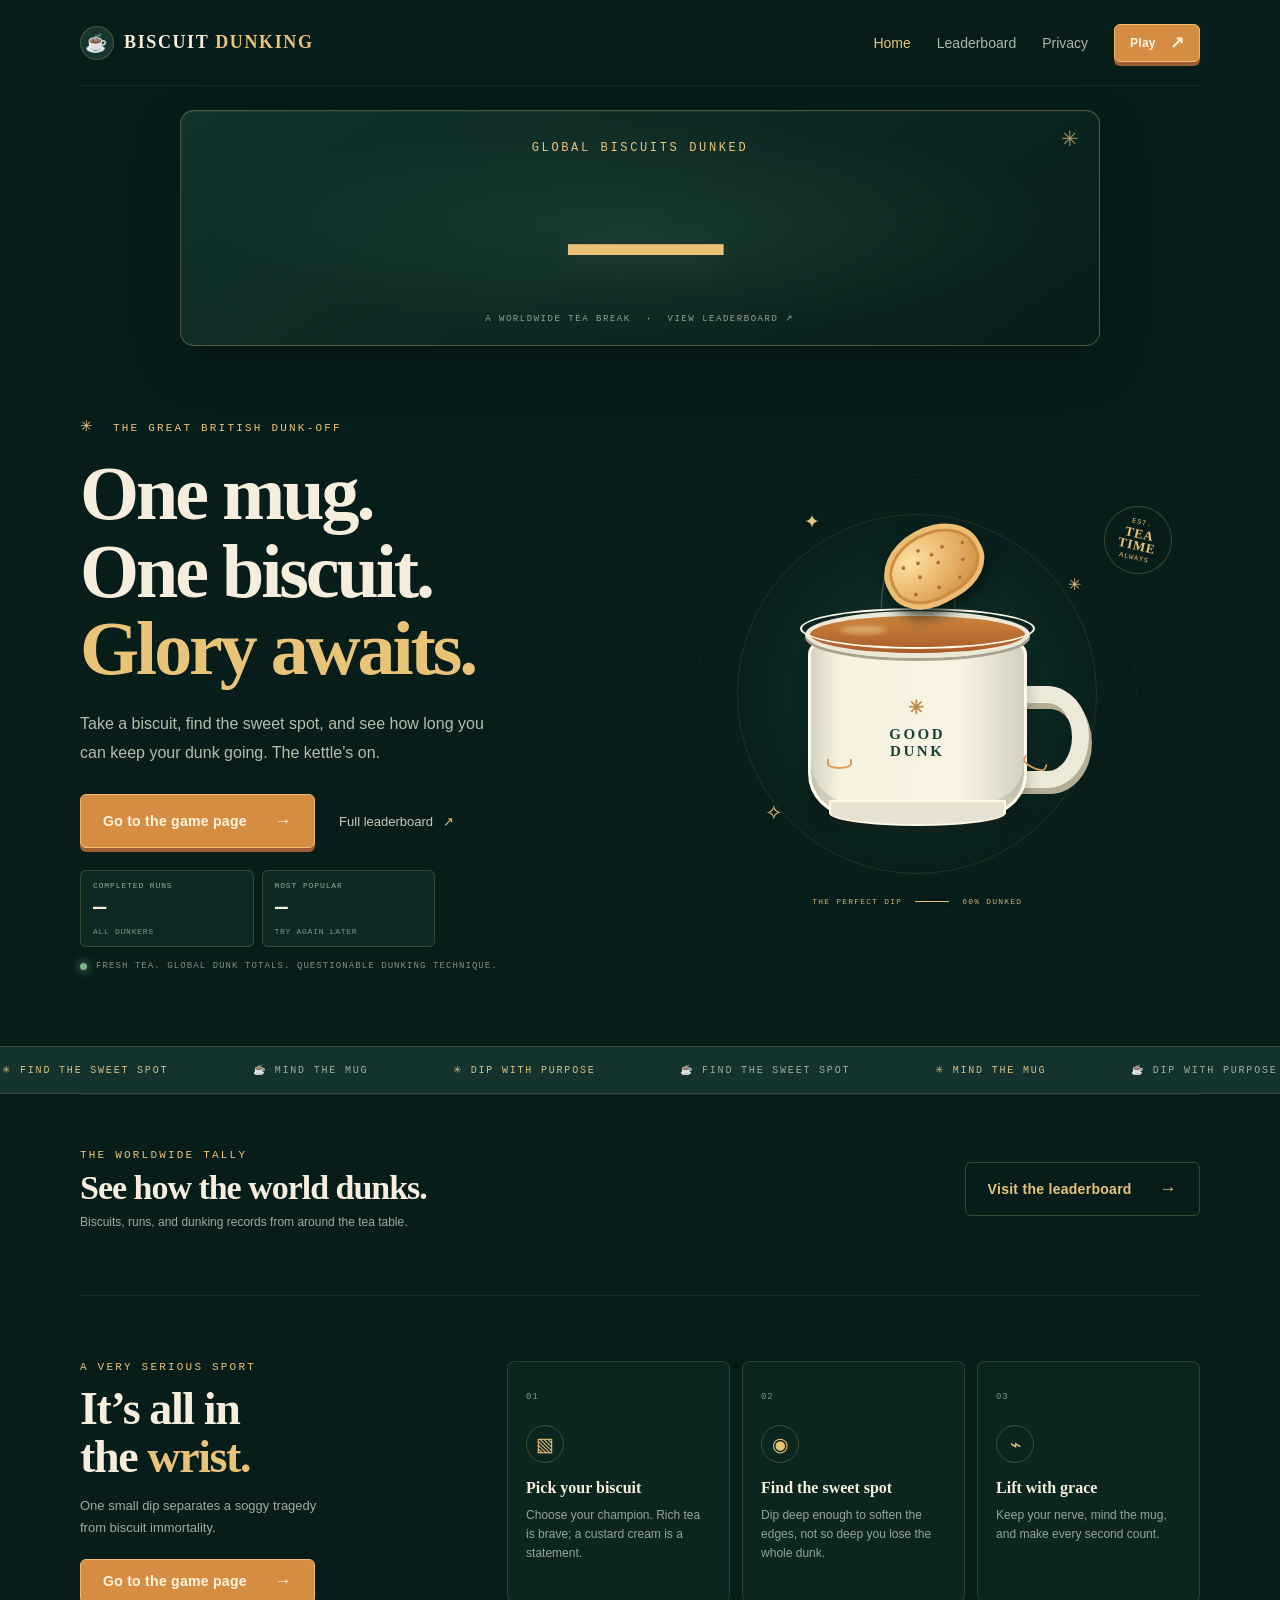
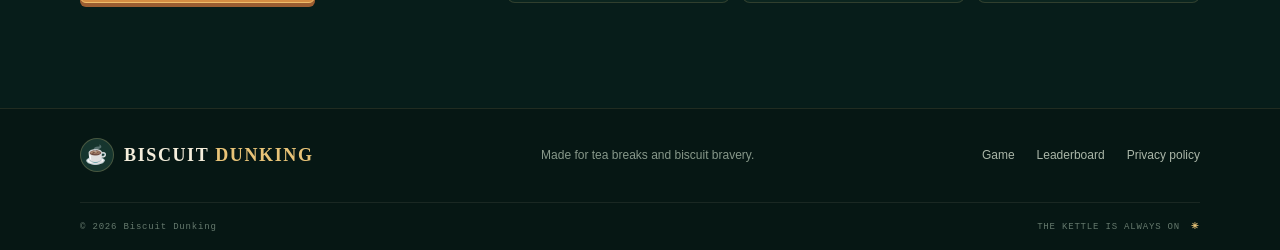
==== commit 08ad8a46: "updte" ====
--- a/index.html
+++ b/index.html
@@ -19,6 +19,7 @@
     <main>
     <section class="global-total" aria-label="Global biscuits dunked">
       <a class="global-total-link" href="/leaderboard/">
+        <span class="global-total-seal" aria-hidden="true">✳</span>
         <span class="global-total-label">GLOBAL BISCUITS DUNKED</span>
         <strong id="stat-total">—</strong>
         <span class="global-total-link-label">A WORLDWIDE TEA BREAK <i>·</i> VIEW LEADERBOARD ↗</span>
--- a/styles.css
+++ b/styles.css
@@ -8,3 +8,4 @@
 .embed-slot{border:0;background:transparent}
 .hero-stats{display:grid;grid-template-columns:1.12fr 1fr 1.08fr;gap:8px;max-width:545px;margin-top:22px}.hero-stat{min-width:0;min-height:77px;padding:10px 12px;display:flex;flex-direction:column;justify-content:space-between;gap:5px;border:1px solid rgba(230,196,120,.2);border-radius:6px;background:rgba(16,44,40,.82)}.hero-stat>span{font:7px var(--mono);letter-spacing:.11em;color:#9aab9c}.hero-stat strong{font:600 22px/1.05 var(--mono);color:var(--cream);white-space:nowrap;overflow:hidden;text-overflow:ellipsis}.hero-stat-total strong{color:var(--gold);font-size:27px}.hero-stat small{font:7px var(--mono);letter-spacing:.09em;color:#819488}.hero-stat-total:hover{border-color:var(--gold)}.hero-note{margin-top:14px}.leaderboard-teaser{padding:54px 0 66px;border-top:1px solid rgba(244,235,213,.08);display:flex;justify-content:space-between;align-items:center;gap:24px}.leaderboard-teaser .eyebrow{margin-bottom:9px}.leaderboard-teaser h2{font:700 34px/1.05 var(--serif);letter-spacing:-.03em;margin:0}.leaderboard-teaser p:not(.eyebrow){margin:9px 0 0;color:#9eab9d;font-size:12px}.leaderboard-page{min-height:calc(100vh - 230px)}.leaderboard-page .leaderboard-section{padding-top:74px;padding-bottom:90px}.leaderboard-page .section-heading h1{font:700 42px/1.05 var(--serif);letter-spacing:-.03em;margin:0}.leaderboard-page .section-heading{margin-bottom:30px}@media(max-width:760px){.hero-stats{grid-template-columns:repeat(3,minmax(0,1fr));gap:6px;margin-top:18px}.hero-stat{min-height:70px;padding:9px 8px}.hero-stat>span{font-size:6px;letter-spacing:.06em}.hero-stat strong{font-size:16px}.hero-stat-total strong{font-size:21px}.hero-stat small{font-size:6px}.hero-note{margin-top:12px}.leaderboard-teaser{padding:40px 0 52px;align-items:flex-start;flex-direction:column}.leaderboard-teaser h2{font-size:30px}.leaderboard-page .leaderboard-section{padding-top:55px;padding-bottom:65px}.leaderboard-page .section-heading h1{font-size:36px}}@media(max-width:360px){.hero-stats{gap:4px}.hero-stat{padding-inline:6px}.hero-stat>span{font-size:5.5px}.hero-stat strong{font-size:14px}.hero-stat-total strong{font-size:19px}}
 .global-total{position:relative;isolation:isolate;text-align:center;padding:18px 28px 12px;overflow:hidden}.global-total::before{content:"";position:absolute;z-index:-1;inset:-30px 15% 0;background:radial-gradient(ellipse at center,rgba(40,83,68,.3),transparent 68%)}.global-total-link{display:inline-grid;justify-items:center;gap:8px;max-width:100%;text-decoration:none}.global-total-link:hover .global-total-link-label{color:var(--cream)}.global-total-label{font:10px var(--mono);letter-spacing:.24em;color:var(--gold)}.global-total-link strong{font:800 clamp(64px,12vw,168px)/.9 var(--serif);letter-spacing:-.075em;font-variant-numeric:tabular-nums;color:var(--gold);text-shadow:0 8px 38px rgba(233,196,120,.15)}.global-total-link-label{font:8px var(--mono);letter-spacing:.17em;color:#92a295;transition:color .2s}.global-total-link-label i{padding-inline:8px;color:var(--gold);font-style:normal}.hero-stats{grid-template-columns:repeat(2,minmax(0,1fr));max-width:355px}.hero-stat-total{display:none}@media(max-width:760px){.global-total{padding:16px 18px 10px}.global-total-label{font-size:8px;letter-spacing:.18em}.global-total-link strong{font-size:clamp(58px,15vw,112px)}.global-total-link-label{font-size:7px;letter-spacing:.1em}.hero-stats{max-width:100%;grid-template-columns:repeat(2,minmax(0,1fr))}}
+body{font-size:17px}.site-header nav{gap:26px}.nav-link{font-size:14px}.brand{font-size:18px}.button{font-size:14px}.button-small{font-size:12px}.eyebrow{font-size:11px}.hero-description{font-size:16px}.hero-note{font-size:9px}.text-link{font-size:13px}.ticker-track{font-size:10px}.section-heading h2,.how-intro h2{font-size:46px}.section-subtitle{font-size:15px}.board-top h3{font-size:19px}.board-top p{font-size:12px}.board-live{font-size:9px}.summary-columns{font-size:9px}.summary-row{min-height:63px}.summary-label{font-size:14px}.summary-value{font-size:15px}.summary-value small{font-size:9px}.score-loading,.score-empty{font-size:14px}.board-foot{font-size:9px}.board-privacy{font-size:12px}.hero-stat>span{font-size:8px}.hero-stat small{font-size:8px}.step-number{font-size:9px}.step-card h3{font-size:16px}.step-card p{font-size:12px}.step-icon{font-size:19px}.footer-main>p,.footer-links{font-size:12px}.footer-bottom{font-size:9px}.policy-updated{font-size:10px}.policy-content h2{font-size:21px}.policy-content p{font-size:15px}.embed-card>p:not(.eyebrow){font-size:16px}.embed-slot{font-size:11px}.global-total{width:min(920px,calc(100% - 56px));margin:24px auto 4px;padding:25px 32px 21px;border:1px solid rgba(230,196,120,.3);border-radius:14px;background:linear-gradient(145deg,rgba(19,51,44,.96),rgba(8,30,26,.98));box-shadow:0 18px 46px rgba(0,0,0,.22),inset 0 1px 0 rgba(255,245,214,.05)}.global-total::before{inset:0;background:radial-gradient(ellipse at center,rgba(49,97,77,.32),transparent 66%)}.global-total-link{gap:10px}.global-total-label{font-size:12px;letter-spacing:.22em}.global-total-link strong{font-size:clamp(64px,12vw,168px)}.global-total-link-label{font-size:9px}.global-total-seal{position:absolute;top:16px;right:20px;color:var(--gold);font-size:21px;opacity:.72}@media(max-width:760px){.site-header nav{gap:14px}.nav-link{font-size:13px}.brand{font-size:15px}.button{font-size:13px}.button-small{font-size:11px}.eyebrow{font-size:10px}.hero-description{font-size:15px}.text-link{font-size:12px}.section-heading h2,.how-intro h2{font-size:38px}.section-subtitle{font-size:14px}.board-top h3{font-size:17px}.board-top p{font-size:11px}.summary-label{font-size:12px}.summary-value{font-size:13px}.score-loading,.score-empty{font-size:13px}.board-foot{font-size:8px}.board-privacy{font-size:11px}.step-card h3{font-size:14px}.step-card p{font-size:11px}.footer-main>p,.footer-links{font-size:11px}.policy-content h2{font-size:20px}.policy-content p{font-size:14px}.embed-card>p:not(.eyebrow){font-size:15px}.global-total{width:calc(100% - 32px);margin-top:16px;padding:23px 18px 18px}.global-total-label{font-size:10px}.global-total-link strong{font-size:clamp(58px,13vw,112px)}.global-total-link-label{font-size:8px}.global-total-seal{top:12px;right:13px;font-size:17px}}
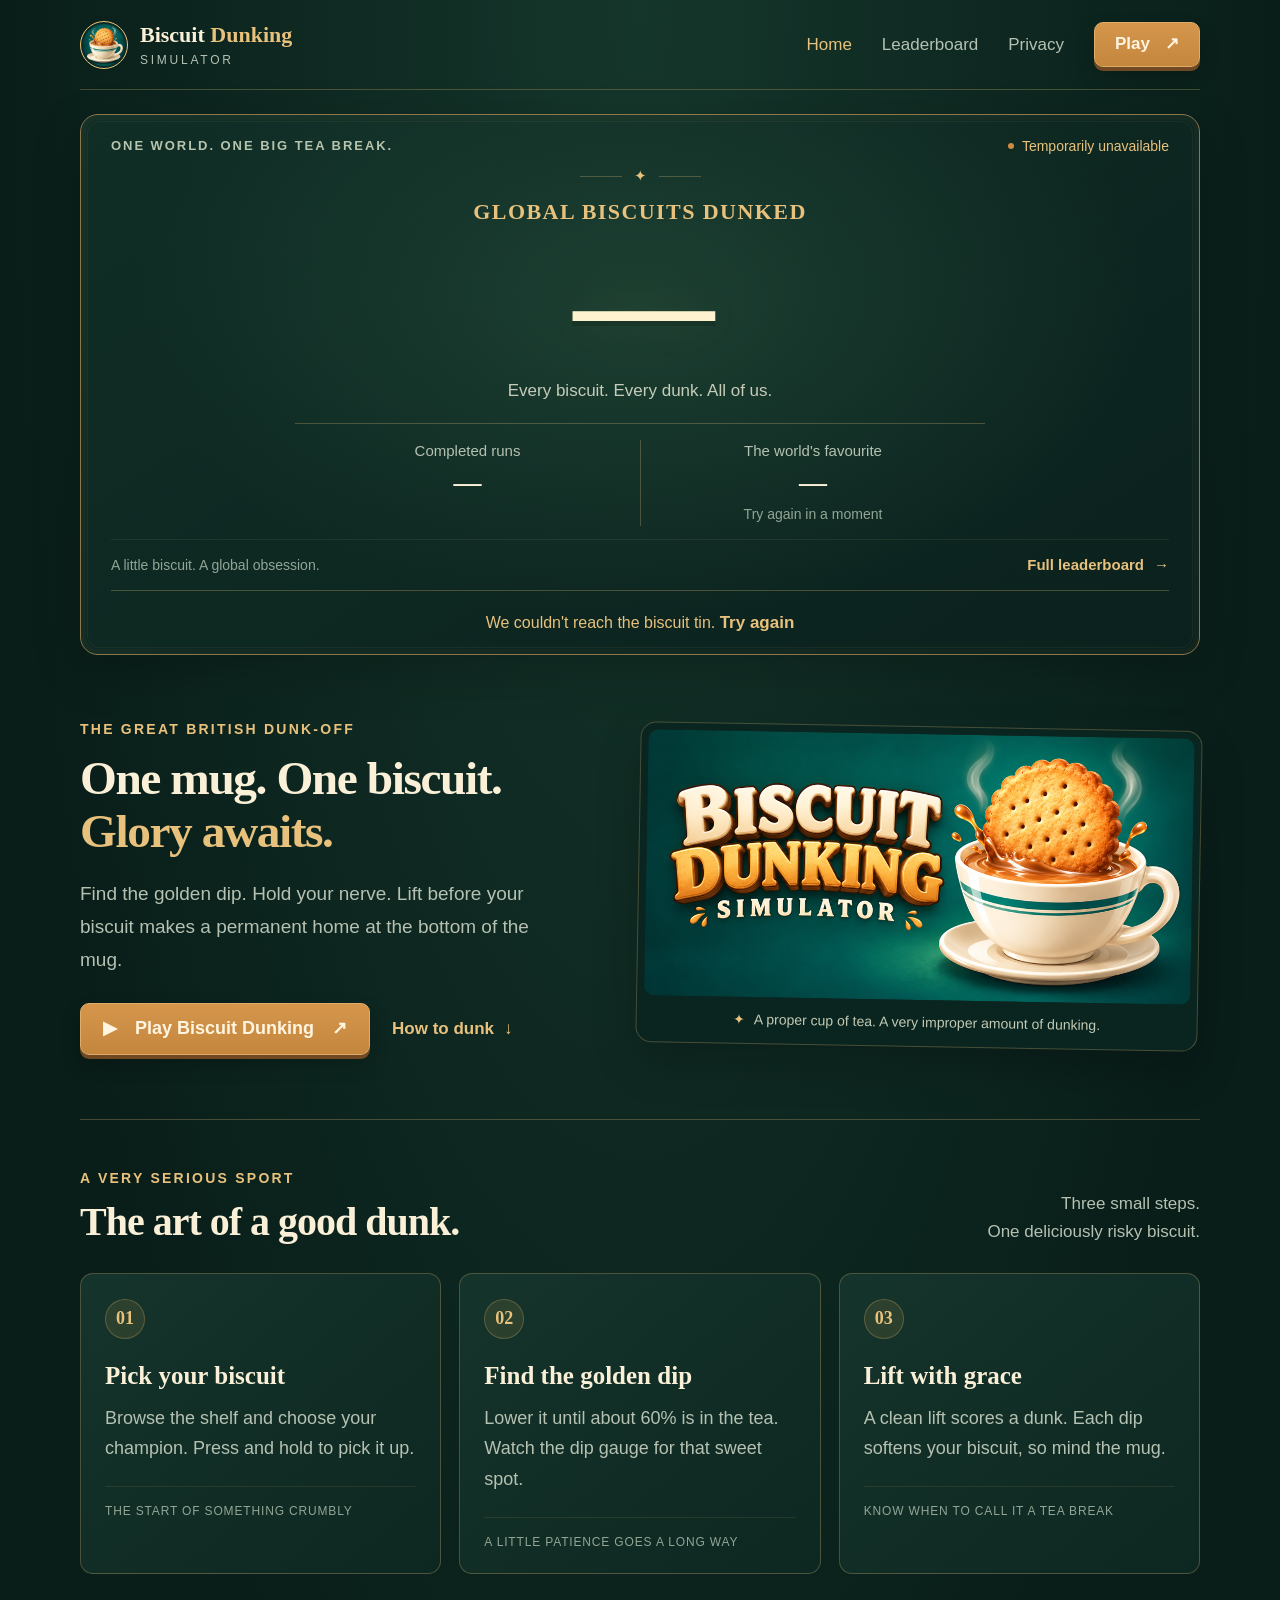
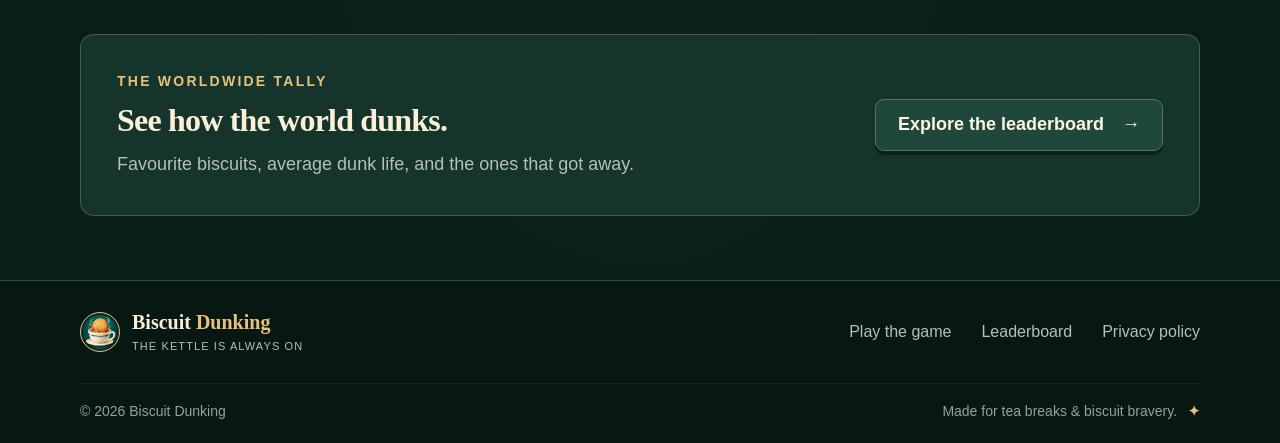
==== commit d7eb7160: "Polish biscuit website with larger type and featured global counter" ====
--- a/index.html
+++ b/index.html
@@ -3,59 +3,79 @@
   <head>
     <meta charset="utf-8" />
     <meta name="viewport" content="width=device-width, initial-scale=1" />
-    <meta name="theme-color" content="#071d1a" />
-    <meta name="description" content="A little biscuit, a warm mug, and one very important dunk. Play Biscuit Dunking and climb the global leaderboard." />
-    <title>Biscuit Dunking — The Great British Dunk-Off</title>
+    <meta name="theme-color" content="#091d19" />
+    <meta name="description" content="Join the world's tea break. See the live global biscuit dunk count, explore the leaderboard, and play Biscuit Dunking Simulator." />
+    <title>Biscuit Dunking — Every Biscuit Counts</title>
     <link rel="icon" href="/favicon.svg" type="image/svg+xml" />
     <link rel="stylesheet" href="/styles.css" />
     <script src="/app.js" defer></script>
   </head>
   <body>
+
+    <a class="skip-link" href="#main-content">Skip to content</a>
     <header class="site-header wrap">
-      <a class="brand" href="/" aria-label="Biscuit Dunking home"><span class="brand-mark">☕</span><span>BISCUIT <b>DUNKING</b></span></a>
-      <nav aria-label="Main navigation"><a class="nav-link active" href="/">Home</a><a class="nav-link" href="/leaderboard/">Leaderboard</a><a class="nav-link" href="/privacy/">Privacy</a><a class="button button-small" href="/play/">Play <span>↗</span></a></nav>
+      <a class="brand" href="/" aria-label="Biscuit Dunking home">
+        <img src="/android_icon.png" width="48" height="48" alt="" />
+        <span>Biscuit <b>Dunking</b><small>SIMULATOR</small></span>
+      </a>
+      <nav aria-label="Main navigation">
+        <a href="/" aria-current="page">Home</a>
+        <a href="/leaderboard/">Leaderboard</a>
+        <a href="/privacy/">Privacy</a>
+        <a class="button button-small" href="/play/" data-play>Play <span aria-hidden="true">↗</span></a>
+      </nav>
     </header>
+    <main id="main-content">
+      <section class="global-total wrap" aria-labelledby="counter-label">
+        <div class="counter-top"><span class="eyebrow">ONE WORLD. ONE BIG TEA BREAK.</span><span class="status" data-summary-status role="status">Fetching totals…</span></div>
+        <div class="counter-focus">
+          <div class="ornament" aria-hidden="true"><span></span>✦<span></span></div>
+          <h1 id="counter-label">Global biscuits dunked</h1>
+          <strong id="stat-total" class="counter-number" aria-describedby="counter-label">—</strong>
+          <p class="counter-caption">Every biscuit. Every dunk. All of us.</p>
+        </div>
+        <dl class="counter-secondary">
+          <div><dt>Completed runs</dt><dd id="stat-runs">—</dd></div>
+          <div><dt>The world's favourite</dt><dd id="stat-popular">—</dd><span id="stat-popular-runs" class="stat-detail">Most popular biscuit</span></div>
+        </dl>
+        <div class="counter-footer"><span>A little biscuit. A global obsession.</span><a class="text-link" href="/leaderboard/">Full leaderboard <span aria-hidden="true">→</span></a></div>
+        <p class="summary-error" data-summary-error hidden>We couldn't reach the biscuit tin. <button class="text-button" type="button" data-refresh>Try again</button></p>
+      </section>
 
-    <main>
-    <section class="global-total" aria-label="Global biscuits dunked">
-      <a class="global-total-link" href="/leaderboard/">
-        <span class="global-total-seal" aria-hidden="true">✳</span>
-        <span class="global-total-label">GLOBAL BISCUITS DUNKED</span>
-        <strong id="stat-total">—</strong>
-        <span class="global-total-link-label">A WORLDWIDE TEA BREAK <i>·</i> VIEW LEADERBOARD ↗</span>
-      </a>
-    </section>
+      <section class="game-intro wrap" aria-labelledby="intro-title">
+        <div class="intro-copy">
+          <p class="eyebrow">THE GREAT BRITISH DUNK-OFF</p>
+          <h2 id="intro-title">One mug. One biscuit.<br /><em>Glory awaits.</em></h2>
+          <p>Find the golden dip. Hold your nerve. Lift before your biscuit makes a permanent home at the bottom of the mug.</p>
+          <div class="intro-actions"><a class="button" href="/play/" data-play><span aria-hidden="true">▶</span> Play Biscuit Dunking <span aria-hidden="true">↗</span></a><a class="text-link" href="#how-to-dunk">How to dunk <span aria-hidden="true">↓</span></a></div>
+        </div>
+        <figure class="game-art">
+          <img src="/feature_graphic.png" width="1024" height="500" alt="Biscuit Dunking Simulator: a golden biscuit dipping into a striped teacup." decoding="async" />
+          <figcaption><span aria-hidden="true">✦</span> A proper cup of tea. A very improper amount of dunking.</figcaption>
+        </figure>
+      </section>
 
-      <section class="hero wrap">
-        <div class="hero-copy">
-          <p class="eyebrow"><span class="eyebrow-star">✳</span> THE GREAT BRITISH DUNK-OFF</p>
-          <h1>One mug.<br />One biscuit.<br /><em>Glory awaits.</em></h1>
-          <p class="hero-description">Take a biscuit, find the sweet spot, and see how long you can keep your dunk going. The kettle’s on.</p>
-          <div class="hero-actions"><a class="button" href="/play/">Go to the game page <span>→</span></a><a class="text-link" href="/leaderboard/">Full leaderboard <span>↗</span></a></div>
-          <div class="hero-stats" aria-label="Live global Biscuit Dunking stats">
-            <div class="hero-stat"><span>COMPLETED RUNS</span><strong id="stat-runs">—</strong><small>ALL DUNKERS</small></div>
-            <div class="hero-stat"><span>MOST POPULAR</span><strong id="stat-popular">—</strong><small id="stat-popular-runs">TOP BISCUIT</small></div>
-          </div>
-          <div class="hero-note"><span class="live-dot"></span> FRESH TEA. GLOBAL DUNK TOTALS. QUESTIONABLE DUNKING TECHNIQUE.</div>
-        </div>
-        <div class="hero-art" aria-label="Illustration of a biscuit being dunked into a cup of tea" role="img">
-          <div class="halo halo-one"></div><div class="halo halo-two"></div><span class="spark spark-a">✦</span><span class="spark spark-b">✳</span><span class="spark spark-c">✧</span>
-          <div class="steam steam-one"></div><div class="steam steam-two"></div><div class="steam steam-three"></div>
-          <div class="biscuit biscuit-hero"><i></i><i></i><i></i><i></i><i></i><i></i><i></i><i></i><i></i><i></i><i></i><i></i></div>
-          <div class="mug"><div class="mug-handle"></div><div class="tea"><span class="tea-shine"></span></div><div class="mug-rim"></div><div class="mug-body"><span class="mug-emblem">✳</span><span>GOOD<br />DUNK</span></div><div class="mug-foot"></div></div>
-          <div class="splash splash-left"></div><div class="splash splash-right"></div>
-          <div class="art-caption"><span>THE PERFECT DIP</span><i></i><span>60% DUNKED</span></div>
-          <div class="hero-stamp"><span>EST.</span><b>TEA<br />TIME</b><span>ALWAYS</span></div>
+      <section class="how-section wrap" id="how-to-dunk" aria-labelledby="how-title">
+        <div class="section-heading"><div><p class="eyebrow">A VERY SERIOUS SPORT</p><h2 id="how-title">The art of a good dunk.</h2></div><p>Three small steps.<br /> One deliciously risky biscuit.</p></div>
+        <div class="steps">
+          <article class="step-card"><span class="step-number">01</span><h3>Pick your biscuit</h3><p>Browse the shelf and choose your champion. Press and hold to pick it up.</p><span class="step-foot">THE START OF SOMETHING CRUMBLY</span></article>
+          <article class="step-card"><span class="step-number">02</span><h3>Find the golden dip</h3><p>Lower it until about 60% is in the tea. Watch the dip gauge for that sweet spot.</p><span class="step-foot">A LITTLE PATIENCE GOES A LONG WAY</span></article>
+          <article class="step-card"><span class="step-number">03</span><h3>Lift with grace</h3><p>A clean lift scores a dunk. Each dip softens your biscuit, so mind the mug.</p><span class="step-foot">KNOW WHEN TO CALL IT A TEA BREAK</span></article>
         </div>
       </section>
 
-      <section class="ticker" aria-label="Game motto"><div class="ticker-track"><span>✳ FIND THE SWEET SPOT</span><span>☕ MIND THE MUG</span><span>✳ DIP WITH PURPOSE</span><span>☕ FIND THE SWEET SPOT</span><span>✳ MIND THE MUG</span><span>☕ DIP WITH PURPOSE</span></div></section>
-
-      <section class="leaderboard-teaser wrap"><div><p class="eyebrow">THE WORLDWIDE TALLY</p><h2>See how the world dunks.</h2><p>Biscuits, runs, and dunking records from around the tea table.</p></div><a class="button button-outline" href="/leaderboard/">Visit the leaderboard <span>→</span></a></section>
-
-      <section class="how-section wrap" id="how-to-dunk"><div class="how-intro"><p class="eyebrow">A VERY SERIOUS SPORT</p><h2>It’s all in<br />the <em>wrist.</em></h2><p>One small dip separates a soggy tragedy from biscuit immortality.</p><a href="/play/" class="button">Go to the game page <span>→</span></a></div><div class="steps"><article class="step-card"><span class="step-number">01</span><div class="step-icon">▧</div><h3>Pick your biscuit</h3><p>Choose your champion. Rich tea is brave; a custard cream is a statement.</p></article><article class="step-card"><span class="step-number">02</span><div class="step-icon">◉</div><h3>Find the sweet spot</h3><p>Dip deep enough to soften the edges, not so deep you lose the whole dunk.</p></article><article class="step-card"><span class="step-number">03</span><div class="step-icon">⌁</div><h3>Lift with grace</h3><p>Keep your nerve, mind the mug, and make every second count.</p></article></div></section>
+      <section class="leaderboard-teaser wrap">
+        <div><p class="eyebrow">THE WORLDWIDE TALLY</p><h2>See how the world dunks.</h2><p>Favourite biscuits, average dunk life, and the ones that got away.</p></div>
+        <a class="button button-secondary" href="/leaderboard/">Explore the leaderboard <span aria-hidden="true">→</span></a>
+      </section>
     </main>
 
-    <footer class="site-footer"><div class="footer-main wrap"><a class="brand" href="/"><span class="brand-mark">☕</span><span>BISCUIT <b>DUNKING</b></span></a><p>Made for tea breaks and biscuit bravery.</p><div class="footer-links"><a href="/play/">Game</a><a href="/leaderboard/">Leaderboard</a><a href="/privacy/">Privacy policy</a></div></div><div class="footer-bottom wrap"><span>© <span id="year"></span> Biscuit Dunking</span><span>THE KETTLE IS ALWAYS ON <b>✳</b></span></div></footer>
+    <footer class="site-footer">
+      <div class="footer-main wrap">
+        <a class="brand" href="/" aria-label="Biscuit Dunking home"><img src="/android_icon.png" width="40" height="40" alt="" /><span>Biscuit <b>Dunking</b><small>THE KETTLE IS ALWAYS ON</small></span></a>
+        <nav aria-label="Footer navigation"><a href="/play/" data-play>Play the game</a><a href="/leaderboard/">Leaderboard</a><a href="/privacy/">Privacy policy</a></nav>
+      </div>
+      <div class="footer-bottom wrap"><span>© <span id="year">2026</span> Biscuit Dunking</span><span>Made for tea breaks &amp; biscuit bravery. <b aria-hidden="true">✦</b></span></div>
+    </footer>
   </body>
 </html>
--- a/styles.css
+++ b/styles.css
@@ -1,11 +1,236 @@
-:root{--night:#071d1a;--night-2:#0a2521;--panel:#102c28;--panel-soft:#15332e;--mint:#254b42;--gold:#e9c478;--orange:#d58d43;--cream:#f5eedc;--muted:#a9b5a4;--line:rgba(230,196,120,.24);--mono:'DM Mono',monospace;--sans:'DM Sans',sans-serif;--serif:'Playfair Display',Georgia,serif}*{box-sizing:border-box}html{scroll-behavior:smooth}body{margin:0;background:var(--night);color:var(--cream);font-family:var(--sans);-webkit-font-smoothing:antialiased}a{color:inherit;text-decoration:none}.wrap{width:min(1120px,calc(100% - 56px));margin-inline:auto}.site-header{height:86px;display:flex;align-items:center;justify-content:space-between;border-bottom:1px solid rgba(244,235,213,.08)}.brand{display:inline-flex;align-items:center;gap:10px;font-family:var(--serif);font-size:17px;font-weight:800;letter-spacing:.09em}.brand b{color:var(--gold)}.brand-mark{display:grid;place-items:center;width:34px;height:34px;border-radius:50%;background:#16352e;border:1px solid var(--line);font-size:18px}.site-header nav{display:flex;align-items:center;gap:32px}.nav-link{color:#abb8aa;font-size:12px;transition:color .2s}.nav-link:hover,.nav-link.active{color:var(--gold)}.button{display:inline-flex;align-items:center;justify-content:center;gap:28px;min-height:54px;padding:0 22px;background:var(--orange);border:1px solid #efbd6b;border-radius:6px;color:#fff4dc;font-size:12px;font-weight:700;letter-spacing:.02em;box-shadow:0 4px 0 #9b5d31;transition:transform .2s,filter .2s}.button:hover{transform:translateY(-2px);filter:brightness(1.08)}.button span{font-size:17px}.button-small{min-height:38px;gap:14px;padding:0 15px;font-size:11px}.button-outline{background:transparent;border-color:var(--line);box-shadow:none;color:var(--gold)}.hero{min-height:575px;display:grid;grid-template-columns:1fr 1.02fr;align-items:center;padding-top:32px;padding-bottom:40px}.hero-copy{padding:35px 0}.eyebrow{font:10px var(--mono);letter-spacing:.2em;color:var(--gold);margin:0 0 19px}.eyebrow-star{margin-right:9px;font-size:15px}.hero h1{font:700 clamp(49px,6vw,76px)/1.02 var(--serif);letter-spacing:-.04em;margin:0 0 22px}.hero h1 em,.how-intro h2 em{font-style:normal;color:var(--gold)}.hero-description{max-width:415px;color:#b3bead;font-size:14px;line-height:1.8;margin:0 0 27px}.hero-actions{display:flex;align-items:center;gap:24px}.text-link{font-size:11px;color:#c5cbb9}.text-link span{color:var(--gold);margin-left:6px}.hero-note{margin-top:40px;display:flex;align-items:center;gap:9px;color:#7d9080;font:8px var(--mono);letter-spacing:.12em}.live-dot,.board-live i{width:7px;height:7px;border-radius:50%;background:#7db18a;box-shadow:0 0 10px #7db18a}.hero-art{position:relative;height:485px;isolation:isolate;display:grid;place-items:center;overflow:hidden}.halo{position:absolute;border:1px solid rgba(226,188,105,.12);border-radius:50%;z-index:-2}.halo-one{width:360px;height:360px}.halo-two{width:440px;height:440px;border-style:dashed;opacity:.5}.hero-art:before{content:"";position:absolute;width:390px;height:390px;top:46px;left:50%;transform:translateX(-50%);background:radial-gradient(circle,rgba(33,79,66,.52),transparent 70%);z-index:-3}.spark{position:absolute;color:var(--gold)}.spark-a{top:58px;left:30%;font-size:19px}.spark-b{right:21%;top:123px;font-size:16px}.spark-c{bottom:112px;left:23%;font-size:21px}.steam{position:absolute;top:101px;width:13px;height:63px;border-left:1px solid rgba(238,211,155,.46);border-radius:50%;transform:rotate(10deg);z-index:-1;filter:blur(.3px)}.steam-one{left:44%;animation:steam 3s ease-in-out infinite}.steam-two{left:50%;top:83px;transform:rotate(-7deg);animation:steam 3.2s .4s ease-in-out infinite}.steam-three{left:57%;top:105px;transform:rotate(12deg);animation:steam 2.8s .8s ease-in-out infinite}@keyframes steam{50%{opacity:.4;transform:translateY(-12px) rotate(-10deg)}}.mug{position:relative;width:235px;height:237px;margin-top:63px;z-index:2}.mug-handle{position:absolute;right:-54px;top:79px;width:83px;height:102px;border:17px solid #ede9d9;border-left:0;border-radius:0 51% 51% 0;filter:drop-shadow(3px 6px 0 #b4ad97);z-index:-1}.mug-body{position:absolute;left:8px;top:34px;width:219px;height:175px;border:3px solid #fff9e8;border-radius:14px 14px 43px 43px;background:linear-gradient(90deg,#d6d2c3 0,#f7f1df 13%,#f8f2e4 70%,#d5d1c2 100%);color:#174136;display:flex;flex-direction:column;align-items:center;justify-content:center;font:700 15px/1.1 var(--serif);letter-spacing:.17em;text-align:center;box-shadow:inset 0 -11px 0 rgba(133,126,101,.22),0 10px 14px rgba(0,0,0,.24)}.mug-emblem{font-size:19px;color:#bd8844;margin-bottom:7px}.tea{position:absolute;left:5px;right:5px;top:4px;height:47px;border:5px solid #ece8d8;border-radius:50%;background:linear-gradient(#cc843c,#a95c2b);z-index:3;box-shadow:0 3px 0 #a8a28e}.tea-shine{position:absolute;left:30px;top:10px;width:47px;height:8px;border-radius:50%;background:rgba(255,228,160,.45);filter:blur(2px)}.mug-rim{position:absolute;left:0;right:0;top:1px;height:41px;border:2px solid #fffbea;border-radius:50%;z-index:4}.mug-foot{position:absolute;left:29px;right:29px;bottom:18px;height:26px;background:#e7e2d1;border:2px solid #fff9e8;border-radius:0 0 50% 50%;box-shadow:0 6px 0 rgba(31,37,29,.32)}.biscuit{background:radial-gradient(ellipse at 30% 28%,#ffe1a0,#d9994b 75%,#b87538);border:5px solid #edbd71;box-shadow:inset 0 0 0 3px #cb8c43,0 6px 16px #061410}.biscuit i{position:absolute;width:4px;height:4px;background:#a96731;border-radius:50%;box-shadow:inset 0 1px 1px rgba(255,224,160,.5)}.biscuit-hero{position:absolute;top:75px;left:calc(50% - 35px);width:103px;height:77px;border-radius:48% 50% 43% 44%;transform:rotate(-29deg);z-index:4}.biscuit-hero i:nth-child(1){left:18%;top:28%}.biscuit-hero i:nth-child(2){left:41%;top:16%}.biscuit-hero i:nth-child(3){left:66%;top:28%}.biscuit-hero i:nth-child(4){left:29%;top:52%}.biscuit-hero i:nth-child(5){left:54%;top:47%}.biscuit-hero i:nth-child(6){left:78%;top:60%}.biscuit-hero i:nth-child(7){left:16%;top:72%}.biscuit-hero i:nth-child(8){left:42%;top:79%}.biscuit-hero i:nth-child(9){left:67%;top:81%}.biscuit-hero i:nth-child(10){left:87%;top:37%}.biscuit-hero i:nth-child(11){left:52%;top:31%}.biscuit-hero i:nth-child(12){left:34%;top:33%}.splash{position:absolute;top:307px;width:25px;height:10px;border:2px solid #db9b5c;border-top:0;border-radius:0 0 50% 50%;z-index:3}.splash-left{left:34%}.splash-right{right:27%;transform:rotate(25deg)}.art-caption{position:absolute;bottom:31px;display:flex;align-items:center;gap:13px;color:#c9b176;font:8px var(--mono);letter-spacing:.15em}.art-caption i{width:34px;height:1px;background:var(--gold)}.hero-stamp{position:absolute;top:54px;right:5%;width:68px;height:68px;border:1px solid var(--line);border-radius:50%;display:flex;flex-direction:column;align-items:center;justify-content:center;color:var(--gold);font:7px var(--mono);letter-spacing:.12em;transform:rotate(13deg)}.hero-stamp b{font:700 13px/.92 var(--serif);text-align:center;margin:2px 0}.ticker{height:48px;background:#15332e;border-block:1px solid rgba(230,196,120,.16);display:flex;align-items:center;overflow:hidden}.ticker-track{min-width:max-content;display:flex;justify-content:space-around;gap:80px;width:100%;color:#d7bf81;font:9px var(--mono);letter-spacing:.18em}.ticker-track span:nth-child(even){color:#9cad9b}.leaderboard-section{padding-top:98px;padding-bottom:103px}.section-heading{display:flex;justify-content:space-between;align-items:end;margin-bottom:30px}.section-heading .eyebrow{margin-bottom:9px}.section-heading h2,.how-intro h2{font:700 42px/1.05 var(--serif);margin:0;letter-spacing:-.03em}.section-subtitle{color:#9eab9d;font-size:13px;margin:12px 0 0}.board-shell{border:1px solid rgba(225,190,112,.25);border-radius:11px;background:linear-gradient(140deg,#102b26,#0a211e);padding:0 25px;box-shadow:0 20px 55px rgba(0,0,0,.16)}.board-top{min-height:90px;display:flex;align-items:center;justify-content:space-between;border-bottom:1px solid rgba(235,230,207,.09)}.board-top>div{display:flex;align-items:center;gap:14px}.board-cup{width:41px;height:41px;border:1px solid var(--line);border-radius:50%;display:grid;place-items:center;color:var(--gold);font-size:20px}.board-top h3{font:600 17px var(--serif);margin:0 0 5px}.board-top p{font-size:11px;color:#8e9d8d;margin:0}.board-live{display:flex;align-items:center;gap:8px;color:#a7ba9f;font:8px var(--mono);letter-spacing:.1em}.board-live i{width:6px;height:6px}.board-columns,.score-row{display:grid;grid-template-columns:80px 1fr 140px 120px 100px;align-items:center}.board-columns{min-height:42px;padding:0 14px;color:#71867a;font:8px var(--mono);letter-spacing:.12em}.board-columns span:nth-child(n+3){text-align:right}.score-list{list-style:none;margin:0;padding:0 0 11px}.score-row{min-height:62px;padding:7px 14px;border:1px solid rgba(224,237,214,.045);border-radius:7px;background:rgba(236,241,224,.045);margin-bottom:5px;transition:background .18s}.score-row:hover{background:rgba(236,241,224,.085)}.rank{display:flex;align-items:center;gap:11px;font:600 12px var(--mono);color:#9caa99}.medal{font-size:17px;color:#d7bc79}.score-row:nth-child(1) .medal{color:#f2ce73}.player-cell{display:flex;align-items:center;gap:11px}.player-avatar{width:30px;height:30px;border-radius:50%;display:grid;place-items:center;background:#1b4940;border:1px solid rgba(230,196,120,.18);font-size:15px}.player-name{font-size:12px;font-weight:600}.player-sub{font:8px var(--mono);letter-spacing:.08em;color:#829489;margin-top:4px}.score-number,.score-metric{text-align:right;font:600 14px var(--mono);color:#efcf89}.score-metric{font-size:11px;color:#d4ddc9}.score-metric small{display:block;color:#7f9184;font-size:8px;margin-top:4px;letter-spacing:.08em}.score-loading,.score-empty{min-height:100px;display:flex;align-items:center;justify-content:center;gap:12px;color:#a8b5a6;font-size:12px}.loader{width:14px;height:14px;border:2px solid rgba(233,196,120,.25);border-top-color:var(--gold);border-radius:50%;animation:spin .8s linear infinite}@keyframes spin{to{transform:rotate(360deg)}}.board-foot{display:flex;justify-content:space-between;align-items:center;border-top:1px solid rgba(235,230,207,.09);height:43px;color:#7f9083;font:8px var(--mono);letter-spacing:.08em}.board-foot b{color:var(--gold)}.board-privacy{font-size:10px;color:#819286;text-align:right;margin:12px 5px 0}.board-privacy a{color:var(--gold)}.how-section{padding:65px 0 105px;border-top:1px solid rgba(244,235,213,.08);display:grid;grid-template-columns:.7fr 1.3fr;gap:54px}.how-intro .eyebrow{margin-bottom:12px}.how-intro h2{font-size:39px}.how-intro>p:not(.eyebrow){max-width:260px;font-size:13px;line-height:1.7;color:#9eab9d;margin:13px 0 20px}.how-intro .button{min-height:44px}.steps{display:grid;grid-template-columns:repeat(3,1fr);gap:12px;align-items:stretch}.step-card{position:relative;padding:22px 18px;border:1px solid rgba(230,196,120,.17);border-radius:8px;background:rgba(15,44,38,.55)}.step-number{font:8px var(--mono);color:#809487;letter-spacing:.1em}.step-icon{width:38px;height:38px;margin:21px 0 16px;display:grid;place-items:center;border:1px solid var(--line);border-radius:50%;font-size:17px;color:var(--gold)}.step-card h3{font:600 14px var(--serif);margin:0 0 9px}.step-card p{font-size:10px;line-height:1.6;color:#96a597;margin:0}.site-footer{background:#061714;border-top:1px solid rgba(230,196,120,.12)}.footer-main{min-height:94px;display:flex;align-items:center;justify-content:space-between;border-bottom:1px solid rgba(244,235,213,.08)}.footer-main>p{color:#87988a;font-size:11px}.footer-links{display:flex;gap:22px;font-size:10px;color:#aab6a8}.footer-links a:hover{color:var(--gold)}.footer-bottom{height:48px;display:flex;align-items:center;justify-content:space-between;color:#65796d;font:8px var(--mono);letter-spacing:.09em}.footer-bottom b{color:var(--gold);margin-left:5px}.policy-page{min-height:calc(100vh - 230px);padding:84px 0 100px}.policy-layout{max-width:790px;margin:0 auto}.policy-layout h1{font:700 clamp(42px,6vw,64px)/1 var(--serif);letter-spacing:-.04em;margin:0 0 18px}.policy-lead{font-size:15px;color:#b1bcae;line-height:1.8;max-width:620px;margin:0 0 40px}.policy-updated{font:9px var(--mono);color:#819387;letter-spacing:.1em;margin-bottom:39px}.policy-content{border-top:1px solid var(--line)}.policy-content section{padding:23px 0;border-bottom:1px solid rgba(244,235,213,.09)}.policy-content h2{font:600 19px var(--serif);margin:0 0 9px}.policy-content p{font-size:13px;line-height:1.8;color:#aebaae;margin:0}.policy-content a{color:var(--gold);text-decoration:underline;text-underline-offset:3px}.play-page{min-height:calc(100vh - 230px);padding:55px 0 75px}.game-shell{max-width:840px;margin:auto;border:1px solid var(--line);border-radius:12px;background:linear-gradient(145deg,#102c27,#09201c);padding:25px;box-shadow:0 24px 65px rgba(0,0,0,.24)}.game-head{display:flex;align-items:center;justify-content:space-between;margin-bottom:18px}.game-head h1{font:700 31px var(--serif);margin:3px 0 0}.game-head .eyebrow{font-size:8px;margin:0}.back-link{font-size:11px;color:#b3c0b2}.game-stats{display:grid;grid-template-columns:repeat(3,1fr);gap:9px;margin-bottom:12px}.stat-box{padding:12px;text-align:center;border:1px solid rgba(234,232,212,.07);border-radius:7px;background:rgba(241,241,222,.045)}.stat-box span{display:block;font:8px var(--mono);color:#8b9c8f;letter-spacing:.1em}.stat-box b{display:block;margin-top:5px;font:600 21px var(--mono);color:var(--gold)}.game-stage{position:relative;min-height:330px;overflow:hidden;border-radius:8px;background:linear-gradient(180deg,#081b18 0%,#102b25 48%,#251d15 100%);display:flex;align-items:center;justify-content:center}.game-stage:after{content:"";position:absolute;left:0;right:0;bottom:0;height:77px;background:linear-gradient(0deg,#986039,#c0864a 45%,#251d15 47%);opacity:.9}.stage-stars{position:absolute;inset:0;background:radial-gradient(circle at 22% 20%,#ecc87d 0 1px,transparent 2px),radial-gradient(circle at 72% 32%,#ecc87d 0 1px,transparent 2px),radial-gradient(circle at 83% 14%,#ecc87d 0 1px,transparent 2px);opacity:.6}.game-mug{position:relative;margin-top:93px;width:190px;height:157px;z-index:2}.game-mug .mug-body{left:9px;top:31px;width:172px;height:123px;font-size:12px}.game-mug .mug-handle{right:-43px;top:67px;width:65px;height:80px;border-width:14px}.game-mug .tea{height:37px}.game-mug .mug-rim{height:33px}.game-mug .mug-foot{left:27px;right:27px;bottom:10px;height:19px}.game-biscuit{position:absolute;width:105px;height:72px;left:calc(50% - 32px);top:52px;border-radius:50%;transform:rotate(-23deg);z-index:5;transition:top .26s ease,transform .26s ease}.game-biscuit i:nth-child(1){left:18%;top:28%}.game-biscuit i:nth-child(2){left:41%;top:16%}.game-biscuit i:nth-child(3){left:66%;top:28%}.game-biscuit i:nth-child(4){left:29%;top:52%}.game-biscuit i:nth-child(5){left:54%;top:47%}.game-biscuit i:nth-child(6){left:78%;top:60%}.game-biscuit i:nth-child(7){left:16%;top:72%}.game-biscuit i:nth-child(8){left:42%;top:79%}.game-biscuit i:nth-child(9){left:67%;top:81%}.game-biscuit i:nth-child(10){left:87%;top:37%}.game-biscuit.dipping{top:157px;transform:rotate(-15deg) scale(.97)}.dip-gauge{position:absolute;right:24px;top:25px;z-index:6;display:grid;justify-items:center;gap:8px;font:8px var(--mono);letter-spacing:.1em;color:#a4b09f}.gauge-track{height:142px;width:12px;border-radius:10px;border:1px solid #839687;background:#1a2823;padding:2px;display:flex;align-items:flex-end;overflow:hidden}.gauge-fill{width:100%;height:0;background:linear-gradient(#e3bc6d,#d58d43);transition:height .1s}.gauge-label{color:var(--gold)}.game-prompt{position:absolute;z-index:7;top:18px;left:20px;color:#a9b99f;font:9px var(--mono);letter-spacing:.1em}.game-actions{display:flex;align-items:center;justify-content:center;gap:10px;padding-top:15px}.game-actions .button{min-height:47px}.dip-button{min-width:205px;touch-action:none;user-select:none;-webkit-user-select:none}.dip-button.is-dipping{background:#b9753b;transform:translateY(2px);box-shadow:0 2px 0 #834c2a}.game-hint{text-align:center;font-size:10px;color:#8b9a8d;margin:13px 0 0}.result-message{min-height:23px;text-align:center;color:var(--gold);font:11px var(--mono);margin:15px 0 0}.alias-note{text-align:center;color:#708578;font-size:9px;margin:5px 0 0}.game-lower{display:flex;align-items:center;justify-content:space-between;margin-top:18px;border-top:1px solid rgba(235,230,207,.09);padding-top:15px;color:#89988a;font:8px var(--mono);letter-spacing:.06em}.game-lower a{color:var(--gold)}
-@media(max-width:760px){.wrap{width:min(100% - 36px,540px)}.site-header{height:70px}.site-header nav{gap:15px}.site-header .nav-link{display:none}.brand{font-size:14px}.brand-mark{width:30px;height:30px}.hero{grid-template-columns:1fr;padding-top:52px;gap:0}.hero-copy{padding:0}.hero h1{font-size:58px}.hero-art{height:390px;margin-top:-6px}.halo-one{width:295px;height:295px}.halo-two{width:370px;height:370px}.hero-stamp{right:7%}.mug{transform:scale(.86);margin-top:55px}.biscuit-hero{top:57px;transform:scale(.9) rotate(-29deg)}.steam{top:88px}.art-caption{bottom:20px}.hero-note{font-size:7px;margin-top:28px}.ticker-track{gap:34px}.ticker-track span{font-size:8px}.leaderboard-section{padding:70px 0}.section-heading{align-items:start;gap:16px;flex-direction:column}.section-heading h2{font-size:36px}.board-shell{padding:0 13px}.board-top{min-height:76px}.board-top h3{font-size:15px}.board-top p{font-size:9px}.board-live{font-size:7px}.board-columns,.score-row{grid-template-columns:42px 1fr 82px 56px}.board-columns span:nth-child(4),.score-metric:nth-child(5){display:none}.board-columns{font-size:7px;padding-inline:7px}.score-row{padding:6px 7px;min-height:57px}.rank{gap:4px;font-size:10px}.medal{font-size:14px}.player-cell{gap:7px}.player-avatar{width:26px;height:26px;font-size:13px}.player-name{font-size:10px}.player-sub{font-size:7px}.score-number{font-size:11px}.score-metric{font-size:9px}.score-metric small{font-size:7px}.board-foot{font-size:7px}.board-privacy{font-size:9px}.how-section{grid-template-columns:1fr;gap:26px;padding:48px 0 70px}.how-intro h2{font-size:36px}.steps{gap:8px}.step-card{padding:15px 12px}.step-icon{margin:17px 0 13px;width:32px;height:32px}.step-card h3{font-size:12px}.step-card p{font-size:9px}.footer-main{min-height:115px;display:grid;grid-template-columns:1fr 1fr;row-gap:0}.footer-main>p{text-align:right;font-size:9px}.footer-links{grid-column:1/-1;justify-content:space-between;padding-bottom:15px}.footer-bottom{font-size:7px}.policy-page{padding:62px 0 78px}.policy-layout h1{font-size:47px}.policy-lead{font-size:13px}.play-page{padding:32px 0 55px}.game-shell{padding:14px}.game-head h1{font-size:25px}.game-stage{min-height:295px}.game-mug{transform:scale(.88)}.game-biscuit{transform:scale(.9) rotate(-23deg)}.game-biscuit.dipping{transform:scale(.88) rotate(-15deg)}.dip-gauge{right:12px}.game-lower{font-size:7px}}
-@media(max-width:390px){.hero h1{font-size:50px}.hero-actions{gap:14px}.hero-actions .button{gap:17px;padding-inline:16px}.text-link{font-size:10px}.steps{grid-template-columns:1fr}.step-card{display:grid;grid-template-columns:40px 1fr;column-gap:11px;align-items:center}.step-number{grid-column:1}.step-icon{grid-column:1;grid-row:2/4;margin:10px 0}.step-card h3{grid-column:2;grid-row:1;margin:0}.step-card p{grid-column:2;grid-row:2/4}.game-actions{gap:6px}.dip-button{min-width:175px}.game-actions .button{padding-inline:15px;gap:15px}}
-@media(prefers-reduced-motion:reduce){*,*::before,*::after{scroll-behavior:auto!important;animation-duration:.01ms!important;animation-iteration-count:1!important;transition-duration:.01ms!important}}
-.game-biscuit.dropped{top:275px;transform:rotate(72deg) scale(.72);opacity:.55}
-.summary-columns{display:flex;justify-content:space-between;align-items:center;padding:0 14px;height:42px;color:#71867a;font:8px var(--mono);letter-spacing:.12em}.summary-list{padding:0 0 11px}.summary-row{min-height:55px;padding:7px 14px;display:grid;grid-template-columns:38px 1fr auto;align-items:center;gap:12px;border:1px solid rgba(224,237,214,.045);border-radius:7px;background:rgba(236,241,224,.045);margin-bottom:5px}.summary-icon{width:29px;height:29px;border:1px solid rgba(230,196,120,.18);border-radius:50%;display:grid;place-items:center;color:var(--gold);font-size:14px}.summary-label{font-size:11px;color:#cad4c4}.summary-value{text-align:right;font:600 13px var(--mono);color:#efcf89}.summary-value small{display:inline-block;margin-left:10px;color:#7f9184;font-size:8px;letter-spacing:.08em}.summary-columns span:last-child{min-width:115px;text-align:right}.summary-row .summary-value{min-width:115px}.score-empty{padding:22px}.board-privacy{line-height:1.6}@media(max-width:760px){.summary-columns{padding-inline:7px;font-size:7px}.summary-row{grid-template-columns:31px 1fr auto;gap:8px;padding:6px 7px}.summary-label{font-size:10px}.summary-value,.summary-row .summary-value{min-width:102px;font-size:11px}.summary-columns span:last-child{min-width:102px}.summary-value small{margin-left:4px;font-size:7px}}
-.embed-page{min-height:calc(100vh - 230px);padding:76px 0 90px}.embed-card{max-width:820px;margin:0 auto}.embed-card h1{font:700 clamp(42px,6vw,64px)/1 var(--serif);letter-spacing:-.04em;margin:0 0 14px}.embed-card>p:not(.eyebrow){color:#aebaae;font-size:13px}.embed-slot{min-height:380px;margin:26px 0;padding:24px;border:1px dashed rgba(230,196,120,.34);border-radius:10px;background:rgba(15,44,38,.52);display:grid;place-items:center;color:#839488;font:9px var(--mono);letter-spacing:.18em}@media(max-width:760px){.embed-page{padding:54px 0 70px}.embed-slot{min-height:280px}}
-.embed-slot{border:0;background:transparent}
-.hero-stats{display:grid;grid-template-columns:1.12fr 1fr 1.08fr;gap:8px;max-width:545px;margin-top:22px}.hero-stat{min-width:0;min-height:77px;padding:10px 12px;display:flex;flex-direction:column;justify-content:space-between;gap:5px;border:1px solid rgba(230,196,120,.2);border-radius:6px;background:rgba(16,44,40,.82)}.hero-stat>span{font:7px var(--mono);letter-spacing:.11em;color:#9aab9c}.hero-stat strong{font:600 22px/1.05 var(--mono);color:var(--cream);white-space:nowrap;overflow:hidden;text-overflow:ellipsis}.hero-stat-total strong{color:var(--gold);font-size:27px}.hero-stat small{font:7px var(--mono);letter-spacing:.09em;color:#819488}.hero-stat-total:hover{border-color:var(--gold)}.hero-note{margin-top:14px}.leaderboard-teaser{padding:54px 0 66px;border-top:1px solid rgba(244,235,213,.08);display:flex;justify-content:space-between;align-items:center;gap:24px}.leaderboard-teaser .eyebrow{margin-bottom:9px}.leaderboard-teaser h2{font:700 34px/1.05 var(--serif);letter-spacing:-.03em;margin:0}.leaderboard-teaser p:not(.eyebrow){margin:9px 0 0;color:#9eab9d;font-size:12px}.leaderboard-page{min-height:calc(100vh - 230px)}.leaderboard-page .leaderboard-section{padding-top:74px;padding-bottom:90px}.leaderboard-page .section-heading h1{font:700 42px/1.05 var(--serif);letter-spacing:-.03em;margin:0}.leaderboard-page .section-heading{margin-bottom:30px}@media(max-width:760px){.hero-stats{grid-template-columns:repeat(3,minmax(0,1fr));gap:6px;margin-top:18px}.hero-stat{min-height:70px;padding:9px 8px}.hero-stat>span{font-size:6px;letter-spacing:.06em}.hero-stat strong{font-size:16px}.hero-stat-total strong{font-size:21px}.hero-stat small{font-size:6px}.hero-note{margin-top:12px}.leaderboard-teaser{padding:40px 0 52px;align-items:flex-start;flex-direction:column}.leaderboard-teaser h2{font-size:30px}.leaderboard-page .leaderboard-section{padding-top:55px;padding-bottom:65px}.leaderboard-page .section-heading h1{font-size:36px}}@media(max-width:360px){.hero-stats{gap:4px}.hero-stat{padding-inline:6px}.hero-stat>span{font-size:5.5px}.hero-stat strong{font-size:14px}.hero-stat-total strong{font-size:19px}}
-.global-total{position:relative;isolation:isolate;text-align:center;padding:18px 28px 12px;overflow:hidden}.global-total::before{content:"";position:absolute;z-index:-1;inset:-30px 15% 0;background:radial-gradient(ellipse at center,rgba(40,83,68,.3),transparent 68%)}.global-total-link{display:inline-grid;justify-items:center;gap:8px;max-width:100%;text-decoration:none}.global-total-link:hover .global-total-link-label{color:var(--cream)}.global-total-label{font:10px var(--mono);letter-spacing:.24em;color:var(--gold)}.global-total-link strong{font:800 clamp(64px,12vw,168px)/.9 var(--serif);letter-spacing:-.075em;font-variant-numeric:tabular-nums;color:var(--gold);text-shadow:0 8px 38px rgba(233,196,120,.15)}.global-total-link-label{font:8px var(--mono);letter-spacing:.17em;color:#92a295;transition:color .2s}.global-total-link-label i{padding-inline:8px;color:var(--gold);font-style:normal}.hero-stats{grid-template-columns:repeat(2,minmax(0,1fr));max-width:355px}.hero-stat-total{display:none}@media(max-width:760px){.global-total{padding:16px 18px 10px}.global-total-label{font-size:8px;letter-spacing:.18em}.global-total-link strong{font-size:clamp(58px,15vw,112px)}.global-total-link-label{font-size:7px;letter-spacing:.1em}.hero-stats{max-width:100%;grid-template-columns:repeat(2,minmax(0,1fr))}}
-body{font-size:17px}.site-header nav{gap:26px}.nav-link{font-size:14px}.brand{font-size:18px}.button{font-size:14px}.button-small{font-size:12px}.eyebrow{font-size:11px}.hero-description{font-size:16px}.hero-note{font-size:9px}.text-link{font-size:13px}.ticker-track{font-size:10px}.section-heading h2,.how-intro h2{font-size:46px}.section-subtitle{font-size:15px}.board-top h3{font-size:19px}.board-top p{font-size:12px}.board-live{font-size:9px}.summary-columns{font-size:9px}.summary-row{min-height:63px}.summary-label{font-size:14px}.summary-value{font-size:15px}.summary-value small{font-size:9px}.score-loading,.score-empty{font-size:14px}.board-foot{font-size:9px}.board-privacy{font-size:12px}.hero-stat>span{font-size:8px}.hero-stat small{font-size:8px}.step-number{font-size:9px}.step-card h3{font-size:16px}.step-card p{font-size:12px}.step-icon{font-size:19px}.footer-main>p,.footer-links{font-size:12px}.footer-bottom{font-size:9px}.policy-updated{font-size:10px}.policy-content h2{font-size:21px}.policy-content p{font-size:15px}.embed-card>p:not(.eyebrow){font-size:16px}.embed-slot{font-size:11px}.global-total{width:min(920px,calc(100% - 56px));margin:24px auto 4px;padding:25px 32px 21px;border:1px solid rgba(230,196,120,.3);border-radius:14px;background:linear-gradient(145deg,rgba(19,51,44,.96),rgba(8,30,26,.98));box-shadow:0 18px 46px rgba(0,0,0,.22),inset 0 1px 0 rgba(255,245,214,.05)}.global-total::before{inset:0;background:radial-gradient(ellipse at center,rgba(49,97,77,.32),transparent 66%)}.global-total-link{gap:10px}.global-total-label{font-size:12px;letter-spacing:.22em}.global-total-link strong{font-size:clamp(64px,12vw,168px)}.global-total-link-label{font-size:9px}.global-total-seal{position:absolute;top:16px;right:20px;color:var(--gold);font-size:21px;opacity:.72}@media(max-width:760px){.site-header nav{gap:14px}.nav-link{font-size:13px}.brand{font-size:15px}.button{font-size:13px}.button-small{font-size:11px}.eyebrow{font-size:10px}.hero-description{font-size:15px}.text-link{font-size:12px}.section-heading h2,.how-intro h2{font-size:38px}.section-subtitle{font-size:14px}.board-top h3{font-size:17px}.board-top p{font-size:11px}.summary-label{font-size:12px}.summary-value{font-size:13px}.score-loading,.score-empty{font-size:13px}.board-foot{font-size:8px}.board-privacy{font-size:11px}.step-card h3{font-size:14px}.step-card p{font-size:11px}.footer-main>p,.footer-links{font-size:11px}.policy-content h2{font-size:20px}.policy-content p{font-size:14px}.embed-card>p:not(.eyebrow){font-size:15px}.global-total{width:calc(100% - 32px);margin-top:16px;padding:23px 18px 18px}.global-total-label{font-size:10px}.global-total-link strong{font-size:clamp(58px,13vw,112px)}.global-total-link-label{font-size:8px}.global-total-seal{top:12px;right:13px;font-size:17px}}
+:root {
+  color-scheme: dark;
+  --bg: #091d19;
+  --panel: #102b25;
+  --panel-light: #173b31;
+  --cream: #faf0d8;
+  --gold: #e8c17c;
+  --orange: #cd8b43;
+  --muted: #b5c1b2;
+  --quiet: #92a596;
+  --line: rgba(232, 193, 124, .27);
+  --sans: "Segoe UI", Arial, sans-serif;
+  --serif: Georgia, "Times New Roman", serif;
+}
+* { box-sizing: border-box; }
+html { scroll-behavior: smooth; scroll-padding-top: 24px; }
+body {
+  margin: 0;
+  background: radial-gradient(ellipse at 50% 0, #15362b 0, transparent 650px), var(--bg);
+  color: var(--cream);
+  font: 19px/1.6 var(--sans);
+  -webkit-font-smoothing: antialiased;
+}
+a { color: inherit; text-decoration: none; }
+button { font: inherit; }
+button, a { -webkit-tap-highlight-color: transparent; }
+button { cursor: pointer; }
+img { display: block; max-width: 100%; }
+[hidden] { display: none !important; }
+:focus-visible { outline: 2px solid var(--gold); outline-offset: 5px; }
+::selection { background: var(--gold); color: var(--bg); }
+.wrap { width: min(1120px, calc(100% - 64px)); margin-inline: auto; }
+.skip-link { position: absolute; z-index: 10; left: 24px; top: -80px; padding: 10px 18px; background: var(--gold); color: var(--bg); border-radius: 6px; }
+.skip-link:focus { top: 12px; }
+.site-header { min-height: 90px; display: flex; align-items: center; justify-content: space-between; gap: 24px; border-bottom: 1px solid var(--line); }
+.brand { display: flex; align-items: center; gap: 12px; flex-shrink: 0; }
+.brand img { width: 48px; height: 48px; object-fit: cover; border-radius: 50%; border: 1px solid var(--gold); padding: 2px; background: #0c2b25; }
+.brand > span { font: 700 22px/1.15 var(--serif); }
+.brand b { font-weight: inherit; color: var(--gold); }
+.brand small { display: block; margin-top: 6px; font: 12px/1.2 var(--sans); letter-spacing: .23em; color: var(--muted); }
+.site-header nav, .footer-main nav { display: flex; align-items: center; gap: 30px; }
+.site-header nav > a:not(.button) { padding-block: 12px; font-size: 17px; color: var(--muted); }
+.site-header nav > a[aria-current="page"] { color: var(--gold); }
+.site-header nav > a:not(.button):hover, .footer-main nav a:hover { color: var(--cream); }
+.button { display: inline-flex; justify-content: center; align-items: center; gap: 18px; min-height: 52px; padding: 12px 22px; border: 1px solid #dfad69; border-radius: 9px; background: linear-gradient(#d5964c, #c4853d); color: #fff5e0; box-shadow: 0 4px 0 #704821, 0 9px 20px #0003; font-size: 18px; font-weight: 700; line-height: 1.3; transition: background .18s, transform .18s, box-shadow .18s; }
+.button:hover { background: #dda05b; transform: translateY(-2px); box-shadow: 0 6px 0 #704821, 0 12px 20px #0003; }
+.button:active { transform: translateY(2px); box-shadow: 0 2px 0 #704821; }
+.button-small { min-height: 40px; padding: 10px 20px; font-size: 17px; gap: 15px; }
+.button-secondary { background: #20473c; border-color: #53765a; box-shadow: 0 4px 0 #0c211b; }
+.button-secondary:hover { background: #2b5748; box-shadow: 0 6px 0 #0c211b; }
+.text-link { display: inline-flex; align-items: center; gap: 10px; color: var(--gold); font-size: 17px; font-weight: 600; }
+.text-link:hover { text-decoration: underline; text-underline-offset: 5px; }
+.text-button { background: none; border: 0; color: var(--gold); padding: 6px 0; font-size: 17px; font-weight: 600; }
+.text-button:hover { text-decoration: underline; text-underline-offset: 4px; }
+.text-button:disabled { opacity: .6; cursor: wait; }
+.eyebrow { margin: 0; color: var(--gold); font-size: 14px; font-weight: 600; line-height: 1.5; letter-spacing: .16em; }
+.global-total { position: relative; margin-top: 24px; padding: 20px 30px 0; border: 1px solid #8c784b; border-radius: 18px; background: radial-gradient(ellipse at 50% 34%, #244b39a8, transparent 64%), linear-gradient(145deg, #102e26, #0b211d); box-shadow: 0 16px 50px #0003, inset 0 0 0 5px #cda35808; overflow: hidden; }
+.global-total::after { content: ""; pointer-events: none; position: absolute; inset: 6px; border: 1px solid #d7b47312; border-radius: 12px; }
+.counter-top { display: flex; justify-content: space-between; align-items: center; gap: 15px; }
+.counter-top .eyebrow { color: #b6c4ae; font-size: 13px; letter-spacing: .15em; }
+.status { display: inline-flex; align-items: center; gap: 8px; font-size: 14px; color: var(--muted); white-space: nowrap; }
+.status::before { content: ""; width: 6px; height: 6px; border-radius: 50%; background: #a9ac8d; }
+.status[data-state="ready"]::before { background: #a4cf9e; box-shadow: 0 0 10px #8fb88455; }
+.status[data-state="error"] { color: var(--gold); }
+.status[data-state="error"]::before { background: var(--orange); }
+.counter-focus { text-align: center; padding: 5px 0 19px; }
+.ornament { display: flex; align-items: center; justify-content: center; gap: 12px; margin: 2px 0 10px; color: var(--gold); font-size: 15px; }
+.ornament span { width: 42px; height: 1px; background: var(--line); }
+.counter-focus h1 { margin: 0 0 5px; color: var(--gold); font: 700 22px/1.3 var(--serif); text-transform: uppercase; letter-spacing: .065em; }
+.counter-number { display: block; margin: 4px 0; font: 700 clamp(88px, 11vw, 144px)/1 var(--serif); font-variant-numeric: lining-nums tabular-nums; letter-spacing: -.055em; color: #fff2ce; text-shadow: 0 5px 0 #0002, 0 0 46px #f2c56b19; }
+.counter-number.long-total { font-size: clamp(52px, 8vw, 104px); }
+.counter-caption { margin: 2px 0 0; color: #c5cdb9; font-size: 17px; }
+.counter-secondary { display: grid; grid-template-columns: 1fr 1fr; max-width: 690px; margin: 0 auto; border-top: 1px solid var(--line); padding: 16px 0 13px; text-align: center; }
+.counter-secondary > div { min-width: 0; padding: 0 20px; }
+.counter-secondary > div + div { border-left: 1px solid var(--line); }
+.counter-secondary dt { color: var(--muted); font-size: 15px; line-height: 1.4; }
+.counter-secondary dd { margin: 3px 0 0; font: 700 28px/1.3 var(--serif); color: var(--cream); overflow-wrap: anywhere; }
+.stat-detail { display: block; margin-top: 3px; color: var(--quiet); font-size: 14px; }
+.counter-footer { margin-top: 0; padding: 13px 0; border-top: 1px solid #e8c17c16; display: flex; align-items: center; justify-content: space-between; gap: 16px; font-size: 14px; color: var(--quiet); }
+.counter-footer .text-link { font-size: 15px; }
+.summary-error { margin: 0; padding: 12px 0; text-align: center; font-size: 16px; color: var(--gold); border-top: 1px solid var(--line); }
+.game-intro { display: grid; grid-template-columns: .95fr 1.05fr; gap: 50px; align-items: center; padding-block: 64px; }
+.intro-copy h2 { margin: 12px 0 18px; font: 700 clamp(32px, 3.7vw, 48px)/1.13 var(--serif); letter-spacing: -.03em; }
+em { color: var(--gold); font-style: normal; }
+.intro-copy > p:not(.eyebrow) { max-width: 470px; margin: 0 0 26px; color: var(--muted); font-size: 19px; line-height: 1.75; }
+.intro-actions { display: flex; align-items: center; flex-wrap: wrap; gap: 22px; }
+.game-art { margin: 0; padding: 7px; border: 1px solid var(--line); border-radius: 16px; background: #0a2520; box-shadow: 0 20px 45px #0003; overflow: hidden; transform: rotate(1deg); }
+.game-art img { width: 100%; height: auto; border-radius: 10px; }
+.game-art figcaption { display: flex; justify-content: center; align-items: center; gap: 9px; padding: 12px 8px 6px; font-size: 14px; line-height: 1.5; color: #c2c9b4; text-align: center; }
+.game-art figcaption span { color: var(--gold); }
+.how-section { padding-block: 48px 60px; border-top: 1px solid var(--line); }
+.section-heading { display: flex; justify-content: space-between; align-items: end; gap: 32px; margin-bottom: 28px; }
+.section-heading h2, .leaderboard-teaser h2 { font: 700 clamp(30px, 3.2vw, 40px)/1.15 var(--serif); letter-spacing: -.025em; margin: 10px 0 0; }
+.section-heading > p { margin: 0; color: var(--muted); font-size: 17px; text-align: right; }
+.steps { display: grid; grid-template-columns: repeat(3, minmax(0, 1fr)); gap: 18px; }
+.step-card { position: relative; padding: 25px 24px 22px; border: 1px solid var(--line); border-radius: 13px; background: linear-gradient(140deg, #15342b, #0d2721); }
+.step-number { display: inline-grid; place-items: center; width: 40px; height: 40px; border: 1px solid #b0935660; border-radius: 50%; color: var(--gold); background: #d1aa5420; font: 700 18px var(--serif); }
+.step-card h3 { font: 700 25px/1.2 var(--serif); margin: 22px 0 12px; }
+.step-card p { color: var(--muted); font-size: 18px; line-height: 1.7; margin: 0 0 22px; }
+.step-foot { display: block; padding-top: 15px; border-top: 1px solid #d1aa5420; color: var(--quiet); font-size: 12px; line-height: 1.5; letter-spacing: .07em; }
+.leaderboard-teaser { display: flex; align-items: center; justify-content: space-between; gap: 30px; padding: 36px; margin-bottom: 64px; border: 1px solid var(--line); border-radius: 14px; background: #15342b; }
+.leaderboard-teaser h2 { font-size: 32px; }
+.leaderboard-teaser p:not(.eyebrow) { color: var(--muted); font-size: 18px; margin: 12px 0 0; }
+.leaderboard-teaser .button { flex-shrink: 0; }
+.site-footer { background: #071712; border-top: 1px solid var(--line); }
+.footer-main { display: flex; justify-content: space-between; align-items: center; gap: 26px; padding-block: 30px; }
+.footer-main .brand img { width: 40px; height: 40px; }
+.footer-main .brand > span { font-size: 20px; }
+.footer-main .brand small { font-size: 11px; letter-spacing: .1em; }
+.footer-main nav { font-size: 16px; color: var(--muted); }
+.footer-bottom { display: flex; align-items: center; justify-content: space-between; gap: 20px; padding-block: 16px 20px; border-top: 1px solid #e8c17c16; font-size: 14px; color: var(--quiet); }
+.footer-bottom b { margin-left: 7px; color: var(--gold); }
+.page-main { min-height: calc(100vh - 260px); padding-block: 60px 72px; }
+.page-heading { margin-bottom: 36px; }
+.page-heading h1 { margin: 14px 0 18px; font: 700 clamp(38px, 4.5vw, 58px)/1.1 var(--serif); letter-spacing: -.04em; }
+.page-heading > p:not(.eyebrow) { margin: 0; color: var(--muted); font-size: 20px; max-width: 670px; line-height: 1.75; }
+.board-shell { padding: 0 26px; border: 1px solid #8c784b; border-radius: 16px; background: linear-gradient(135deg, #15332a, #0c231d); box-shadow: 0 16px 40px #0002; }
+.board-top { display: flex; justify-content: space-between; align-items: center; gap: 20px; padding-block: 26px; border-bottom: 1px solid var(--line); }
+.board-top .eyebrow { font-size: 13px; }
+.board-top h2 { margin: 5px 0 0; font: 700 28px/1.25 var(--serif); }
+.summary-columns { display: flex; justify-content: space-between; gap: 20px; padding: 16px; color: var(--quiet); font-size: 13px; font-weight: 600; letter-spacing: .12em; }
+.summary-list { margin: 0 0 14px; }
+.summary-row { display: grid; grid-template-columns: minmax(0, 1.15fr) minmax(0, 1fr); gap: 20px; align-items: center; background: #e8edd909; padding: 17px 16px; margin-bottom: 7px; border: 1px solid #e8edd908; border-radius: 9px; }
+.summary-row:first-child { background: #e8c17c0e; border-color: #e8c17c28; }
+.summary-label { display: flex; align-items: center; gap: 14px; font-size: 19px; }
+.summary-icon { flex: 0 0 34px; display: grid; place-items: center; width: 34px; height: 34px; border: 1px solid var(--line); border-radius: 50%; color: var(--gold); font-size: 20px; }
+.summary-value { min-width: 0; margin: 0; color: var(--gold); font: 700 26px/1.3 var(--serif); text-align: right; overflow-wrap: anywhere; }
+.summary-value small { display: block; color: var(--quiet); margin-top: 3px; font: 14px/1.4 var(--sans); }
+.score-loading, .score-empty { padding: 36px 12px; text-align: center; color: var(--muted); font-size: 18px; }
+.board-foot { display: flex; justify-content: space-between; align-items: center; gap: 15px; padding-block: 12px; border-top: 1px solid var(--line); color: var(--quiet); font-size: 15px; }
+.board-privacy { margin: 18px 0 0; color: var(--quiet); font-size: 16px; line-height: 1.8; }
+.board-privacy a { color: var(--gold); }
+.board-callout { display: flex; align-items: center; gap: 20px; padding-top: 40px; }
+.board-callout img { width: 76px; height: 76px; border-radius: 16px; border: 1px solid var(--line); }
+.board-callout h2 { margin: 0; font: 700 30px/1.3 var(--serif); }
+.board-callout p { color: var(--muted); font-size: 18px; margin: 4px 0 0; }
+.board-callout .button { margin-left: auto; }
+.policy-layout { max-width: 810px; margin: 0 auto; }
+.policy-updated { display: block; margin-top: 22px; color: var(--quiet); font-size: 15px; }
+.policy-content { border-top: 1px solid var(--line); }
+.policy-content section { display: grid; grid-template-columns: 36px 1fr; gap: 20px; padding-block: 26px; border-bottom: 1px solid var(--line); }
+.policy-number { font-size: 15px; color: var(--gold); padding-top: 5px; }
+.policy-content h2 { font: 700 28px/1.3 var(--serif); margin: 0 0 10px; }
+.policy-content p { color: var(--muted); font-size: 19px; line-height: 1.85; margin: 0; }
+.policy-back { margin-top: 28px; }
+@media (max-width: 900px) {
+  .wrap { width: calc(100% - 40px); }
+  .site-header nav { gap: 20px; }
+  .brand > span { font-size: 20px; }
+  .game-intro { gap: 28px; }
+  .intro-actions { gap: 20px; }
+  .step-card { padding: 22px 18px; }
+  .step-card h3 { font-size: 24px; }
+  .leaderboard-teaser { padding: 28px; }
+  .leaderboard-teaser h2 { font-size: 28px; }
+  .footer-main nav { gap: 20px; }
+}
+@media (max-width: 680px) {
+  body { font-size: 18px; }
+  .wrap { width: calc(100% - 32px); }
+  .site-header { min-height: 116px; padding-block: 14px 12px; flex-wrap: wrap; gap: 10px; }
+  .brand > span { font-size: 22px; }
+  .brand img { width: 42px; height: 42px; }
+  .brand small { font-size: 11px; margin-top: 5px; }
+  .site-header nav { width: 100%; justify-content: space-between; gap: 12px; }
+  .site-header nav > a:not(.button) { padding-block: 7px; font-size: 16px; }
+  .button-small { min-height: 34px; padding: 7px 15px; font-size: 16px; }
+  .global-total { margin-top: 18px; padding: 16px 17px 0; border-radius: 15px; }
+  .counter-top { flex-direction: column; gap: 5px; }
+  .counter-top .eyebrow { font-size: 12px; letter-spacing: .1em; }
+  .status { font-size: 13px; }
+  .counter-focus { padding-top: 5px; padding-bottom: 16px; }
+  .ornament { margin: 4px 0 10px; }
+  .counter-focus h1 { font-size: 19px; letter-spacing: .025em; }
+  .counter-number { font-size: clamp(80px, 22vw, 116px); }
+  .counter-number.long-total { font-size: clamp(30px, 8.5vw, 56px); padding-block: 16px; }
+  .counter-caption { font-size: 15px; margin-top: 3px; }
+  .counter-secondary { padding-top: 14px; padding-bottom: 11px; }
+  .counter-secondary > div { padding-inline: 9px; }
+  .counter-secondary dt { font-size: 13px; }
+  .counter-secondary dd { font-size: 24px; }
+  .stat-detail { font-size: 13px; }
+  .counter-footer { justify-content: center; padding-block: 12px; }
+  .counter-footer > span { display: none; }
+  .counter-footer .text-link { font-size: 15px; }
+  .game-intro { grid-template-columns: 1fr; gap: 28px; padding-block: 40px; }
+  .intro-copy h2 { font-size: 36px; }
+  .intro-copy > p:not(.eyebrow) { font-size: 18px; }
+  .intro-actions { gap: 18px; }
+  .intro-actions .button { font-size: 17px; padding-inline: 18px; gap: 12px; }
+  .game-art { transform: none; }
+  .game-art figcaption { font-size: 13px; }
+  .how-section { padding-block: 32px 36px; }
+  .section-heading { display: block; margin-bottom: 22px; }
+  .section-heading h2 { font-size: 32px; }
+  .section-heading > p { text-align: left; margin-top: 12px; font-size: 17px; }
+  .section-heading > p br { display: none; }
+  .steps { grid-template-columns: 1fr; gap: 14px; }
+  .step-card { padding: 22px; }
+  .step-card h3 { margin-top: 16px; font-size: 26px; }
+  .step-card p { margin-bottom: 16px; }
+  .step-foot { font-size: 12px; }
+  .leaderboard-teaser { display: block; padding: 25px; margin-bottom: 40px; }
+  .leaderboard-teaser .button { margin-top: 22px; font-size: 17px; }
+  .footer-main { flex-direction: column; align-items: flex-start; gap: 24px; padding-block: 26px; }
+  .footer-main nav { justify-content: space-between; width: 100%; gap: 12px; font-size: 15px; }
+  .footer-bottom { align-items: flex-start; flex-direction: column; gap: 5px; font-size: 13px; }
+  .page-main { padding-block: 34px 44px; }
+  .page-heading { margin-bottom: 26px; }
+  .page-heading h1 { font-size: 38px; }
+  .page-heading > p:not(.eyebrow) { font-size: 18px; }
+  .board-shell { padding-inline: 14px; }
+  .board-top { align-items: flex-start; flex-direction: column; gap: 12px; padding-block: 21px; }
+  .board-top h2 { font-size: 28px; }
+  .summary-columns { padding: 14px 10px; font-size: 12px; }
+  .summary-row { gap: 12px; padding: 15px 10px; grid-template-columns: minmax(0, 1.2fr) minmax(0, 1fr); }
+  .summary-label { font-size: 16px; }
+  .summary-icon { display: none; }
+  .summary-value { font-size: 22px; }
+  .summary-value small { font-size: 13px; }
+  .board-foot { flex-wrap: wrap; font-size: 13px; gap: 8px; }
+  .board-foot .text-button { font-size: 15px; }
+  .board-privacy { font-size: 15px; }
+  .board-callout { display: grid; grid-template-columns: 60px 1fr; gap: 15px; padding-top: 30px; }
+  .board-callout img { width: 60px; height: 60px; }
+  .board-callout h2 { font-size: 26px; }
+  .board-callout p { font-size: 16px; }
+  .board-callout .button { grid-column: 1 / -1; margin: 4px 0 0; justify-self: start; }
+  .policy-content section { grid-template-columns: 25px 1fr; gap: 12px; padding-block: 23px; }
+  .policy-content h2 { font-size: 26px; }
+  .policy-content p { font-size: 18px; }
+}
+@media (prefers-reduced-motion: reduce) {
+  html { scroll-behavior: auto; }
+  *, *::before, *::after { transition: none !important; animation: none !important; }
+}
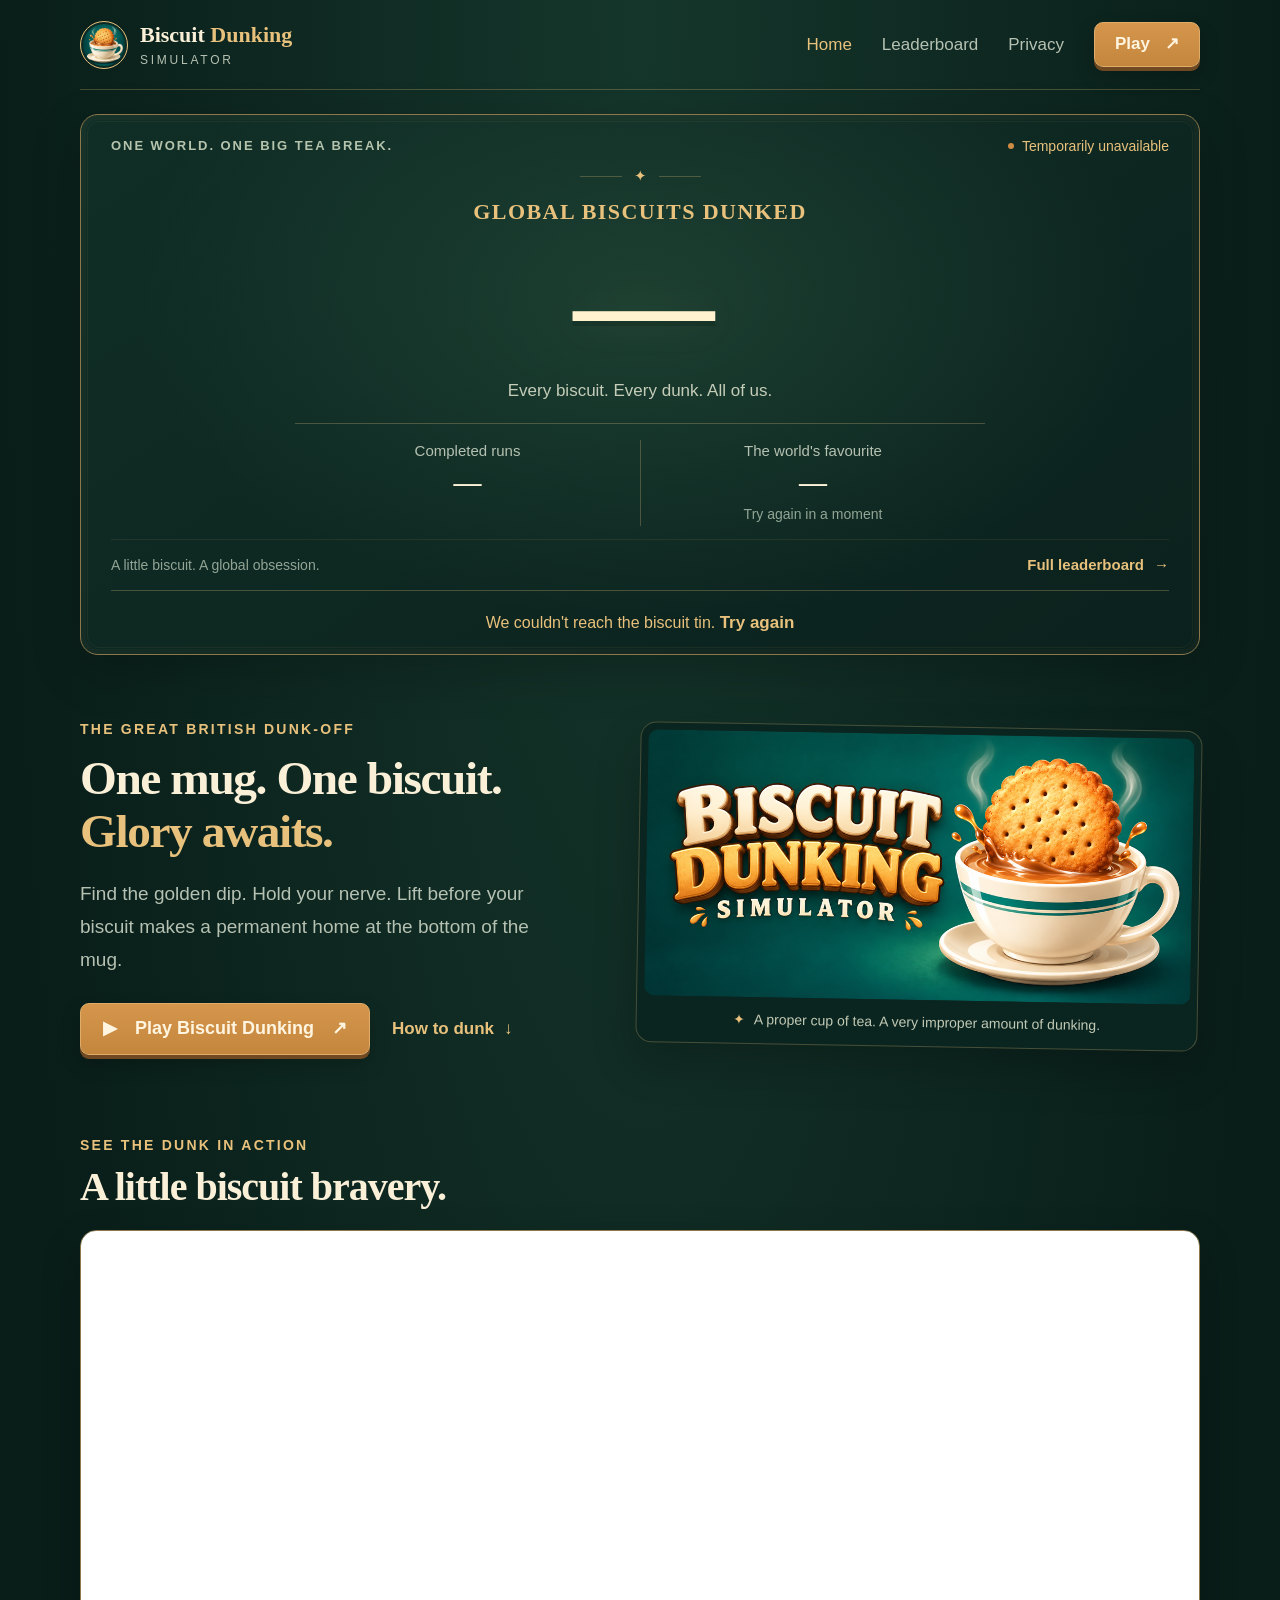
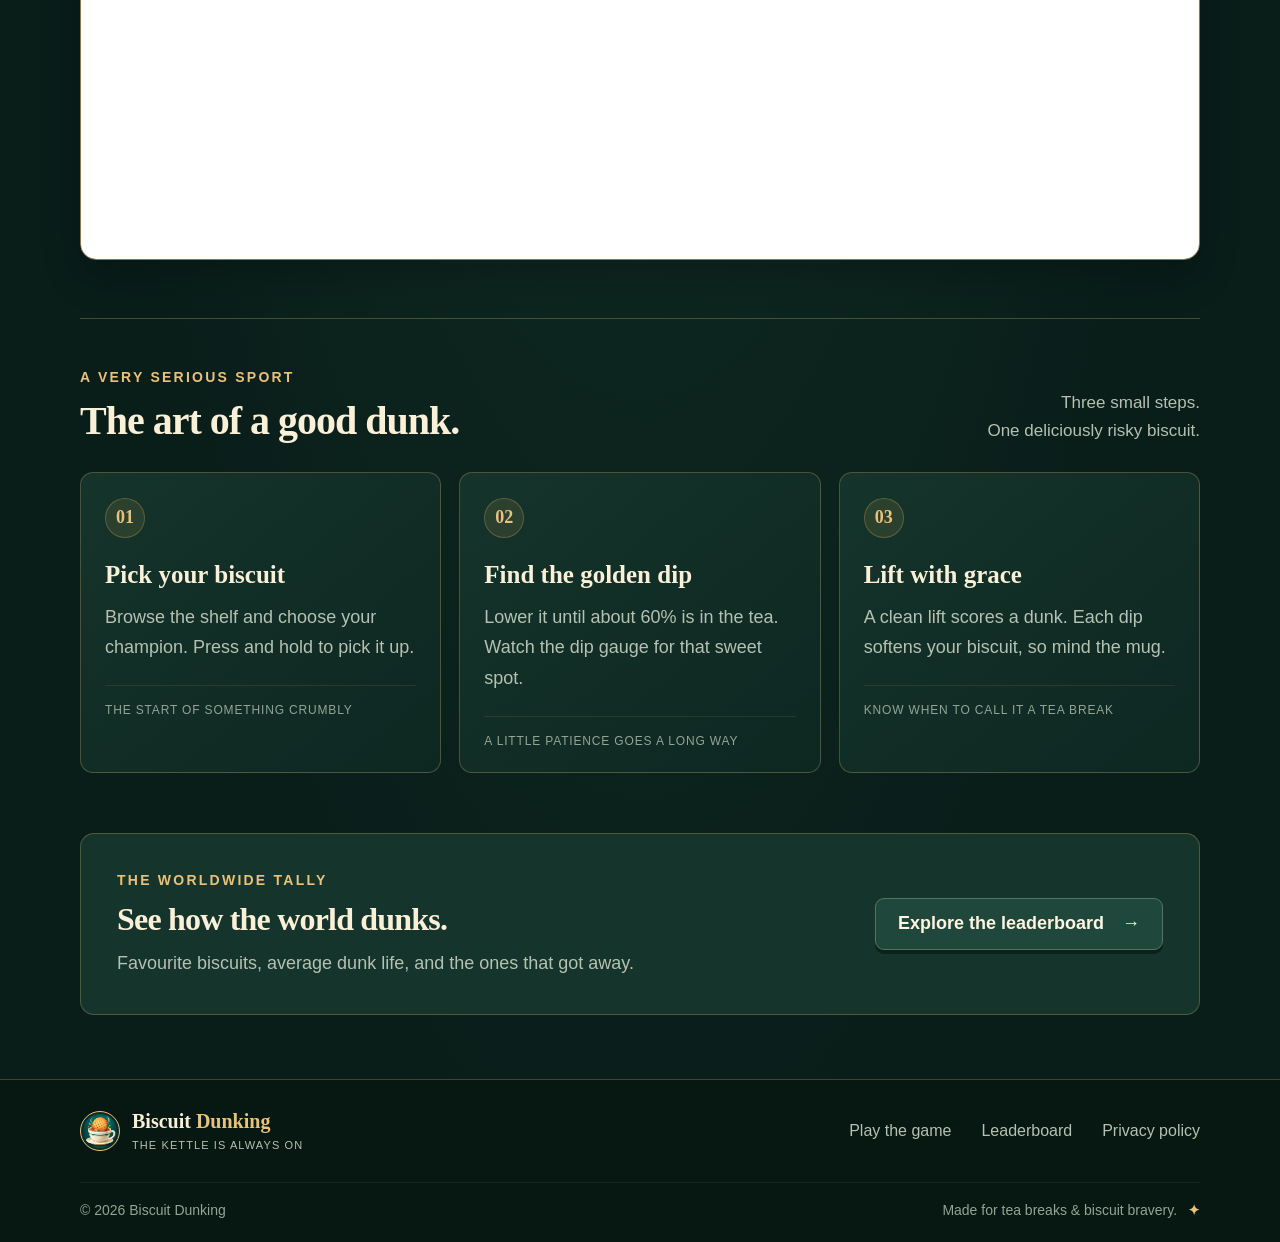
==== commit 938ec928: "Embed Biscuit Dunking YouTube video on homepage" ====
--- a/index.html
+++ b/index.html
@@ -6,23 +6,23 @@
     <meta name="theme-color" content="#091d19" />
     <meta name="description" content="Join the world's tea break. See the live global biscuit dunk count, explore the leaderboard, and play Biscuit Dunking Simulator." />
     <title>Biscuit Dunking — Every Biscuit Counts</title>
-    <link rel="icon" href="/favicon.svg" type="image/svg+xml" />
-    <link rel="stylesheet" href="/styles.css" />
-    <script src="/app.js" defer></script>
+    <link rel="icon" href="./favicon.svg" type="image/svg+xml" />
+    <link rel="stylesheet" href="./styles.css" />
+    <script src="./app.js" defer></script>
   </head>
   <body>
 
     <a class="skip-link" href="#main-content">Skip to content</a>
     <header class="site-header wrap">
-      <a class="brand" href="/" aria-label="Biscuit Dunking home">
-        <img src="/android_icon.png" width="48" height="48" alt="" />
+      <a class="brand" href="./" aria-label="Biscuit Dunking home">
+        <img src="./android_icon.png" width="48" height="48" alt="" />
         <span>Biscuit <b>Dunking</b><small>SIMULATOR</small></span>
       </a>
       <nav aria-label="Main navigation">
-        <a href="/" aria-current="page">Home</a>
-        <a href="/leaderboard/">Leaderboard</a>
-        <a href="/privacy/">Privacy</a>
-        <a class="button button-small" href="/play/" data-play>Play <span aria-hidden="true">↗</span></a>
+        <a href="./" aria-current="page">Home</a>
+        <a href="./leaderboard/">Leaderboard</a>
+        <a href="./privacy/">Privacy</a>
+        <a class="button button-small" href="./play/" data-play>Play <span aria-hidden="true">↗</span></a>
       </nav>
     </header>
     <main id="main-content">
@@ -38,7 +38,7 @@
           <div><dt>Completed runs</dt><dd id="stat-runs">—</dd></div>
           <div><dt>The world's favourite</dt><dd id="stat-popular">—</dd><span id="stat-popular-runs" class="stat-detail">Most popular biscuit</span></div>
         </dl>
-        <div class="counter-footer"><span>A little biscuit. A global obsession.</span><a class="text-link" href="/leaderboard/">Full leaderboard <span aria-hidden="true">→</span></a></div>
+        <div class="counter-footer"><span>A little biscuit. A global obsession.</span><a class="text-link" href="./leaderboard/">Full leaderboard <span aria-hidden="true">→</span></a></div>
         <p class="summary-error" data-summary-error hidden>We couldn't reach the biscuit tin. <button class="text-button" type="button" data-refresh>Try again</button></p>
       </section>
 
@@ -47,12 +47,29 @@
           <p class="eyebrow">THE GREAT BRITISH DUNK-OFF</p>
           <h2 id="intro-title">One mug. One biscuit.<br /><em>Glory awaits.</em></h2>
           <p>Find the golden dip. Hold your nerve. Lift before your biscuit makes a permanent home at the bottom of the mug.</p>
-          <div class="intro-actions"><a class="button" href="/play/" data-play><span aria-hidden="true">▶</span> Play Biscuit Dunking <span aria-hidden="true">↗</span></a><a class="text-link" href="#how-to-dunk">How to dunk <span aria-hidden="true">↓</span></a></div>
+          <div class="intro-actions"><a class="button" href="./play/" data-play><span aria-hidden="true">▶</span> Play Biscuit Dunking <span aria-hidden="true">↗</span></a><a class="text-link" href="#how-to-dunk">How to dunk <span aria-hidden="true">↓</span></a></div>
         </div>
         <figure class="game-art">
-          <img src="/feature_graphic.png" width="1024" height="500" alt="Biscuit Dunking Simulator: a golden biscuit dipping into a striped teacup." decoding="async" />
+          <img src="./feature_graphic.png" width="1024" height="500" alt="Biscuit Dunking Simulator: a golden biscuit dipping into a striped teacup." decoding="async" />
           <figcaption><span aria-hidden="true">✦</span> A proper cup of tea. A very improper amount of dunking.</figcaption>
         </figure>
+      </section>
+
+      <section class="video-section wrap" aria-labelledby="video-title">
+        <div class="video-heading">
+          <p class="eyebrow">SEE THE DUNK IN ACTION</p>
+          <h2 id="video-title">A little biscuit bravery.</h2>
+        </div>
+        <div class="video-frame">
+          <iframe
+            src="https://www.youtube-nocookie.com/embed/tox-KBn1T7M"
+            title="Biscuit Dunking video"
+            loading="lazy"
+            referrerpolicy="strict-origin-when-cross-origin"
+            allow="accelerometer; autoplay; clipboard-write; encrypted-media; gyroscope; picture-in-picture; web-share"
+            allowfullscreen>
+          </iframe>
+        </div>
       </section>
 
       <section class="how-section wrap" id="how-to-dunk" aria-labelledby="how-title">
@@ -66,14 +83,14 @@
 
       <section class="leaderboard-teaser wrap">
         <div><p class="eyebrow">THE WORLDWIDE TALLY</p><h2>See how the world dunks.</h2><p>Favourite biscuits, average dunk life, and the ones that got away.</p></div>
-        <a class="button button-secondary" href="/leaderboard/">Explore the leaderboard <span aria-hidden="true">→</span></a>
+        <a class="button button-secondary" href="./leaderboard/">Explore the leaderboard <span aria-hidden="true">→</span></a>
       </section>
     </main>
 
     <footer class="site-footer">
       <div class="footer-main wrap">
-        <a class="brand" href="/" aria-label="Biscuit Dunking home"><img src="/android_icon.png" width="40" height="40" alt="" /><span>Biscuit <b>Dunking</b><small>THE KETTLE IS ALWAYS ON</small></span></a>
-        <nav aria-label="Footer navigation"><a href="/play/" data-play>Play the game</a><a href="/leaderboard/">Leaderboard</a><a href="/privacy/">Privacy policy</a></nav>
+        <a class="brand" href="./" aria-label="Biscuit Dunking home"><img src="./android_icon.png" width="40" height="40" alt="" /><span>Biscuit <b>Dunking</b><small>THE KETTLE IS ALWAYS ON</small></span></a>
+        <nav aria-label="Footer navigation"><a href="./play/" data-play>Play the game</a><a href="./leaderboard/">Leaderboard</a><a href="./privacy/">Privacy policy</a></nav>
       </div>
       <div class="footer-bottom wrap"><span>© <span id="year">2026</span> Biscuit Dunking</span><span>Made for tea breaks &amp; biscuit bravery. <b aria-hidden="true">✦</b></span></div>
     </footer>
--- a/styles.css
+++ b/styles.css
@@ -88,6 +88,11 @@
 .game-art img { width: 100%; height: auto; border-radius: 10px; }
 .game-art figcaption { display: flex; justify-content: center; align-items: center; gap: 9px; padding: 12px 8px 6px; font-size: 14px; line-height: 1.5; color: #c2c9b4; text-align: center; }
 .game-art figcaption span { color: var(--gold); }
+.video-section { padding-block: 16px 58px; }
+.video-heading { margin-bottom: 20px; }
+.video-heading h2 { margin: 8px 0 0; font: 700 clamp(30px, 3.2vw, 40px)/1.15 var(--serif); letter-spacing: -.025em; }
+.video-frame { aspect-ratio: 16 / 9; overflow: hidden; border: 1px solid #8c784b; border-radius: 16px; background: #071712; box-shadow: 0 16px 40px #0003; }
+.video-frame iframe { display: block; width: 100%; height: 100%; border: 0; }
 .how-section { padding-block: 48px 60px; border-top: 1px solid var(--line); }
 .section-heading { display: flex; justify-content: space-between; align-items: end; gap: 32px; margin-bottom: 28px; }
 .section-heading h2, .leaderboard-teaser h2 { font: 700 clamp(30px, 3.2vw, 40px)/1.15 var(--serif); letter-spacing: -.025em; margin: 10px 0 0; }
@@ -190,6 +195,9 @@
   .intro-actions .button { font-size: 17px; padding-inline: 18px; gap: 12px; }
   .game-art { transform: none; }
   .game-art figcaption { font-size: 13px; }
+  .video-section { padding-block: 4px 36px; }
+  .video-heading { margin-bottom: 14px; }
+  .video-frame { border-radius: 12px; }
   .how-section { padding-block: 32px 36px; }
   .section-heading { display: block; margin-bottom: 22px; }
   .section-heading h2 { font-size: 32px; }
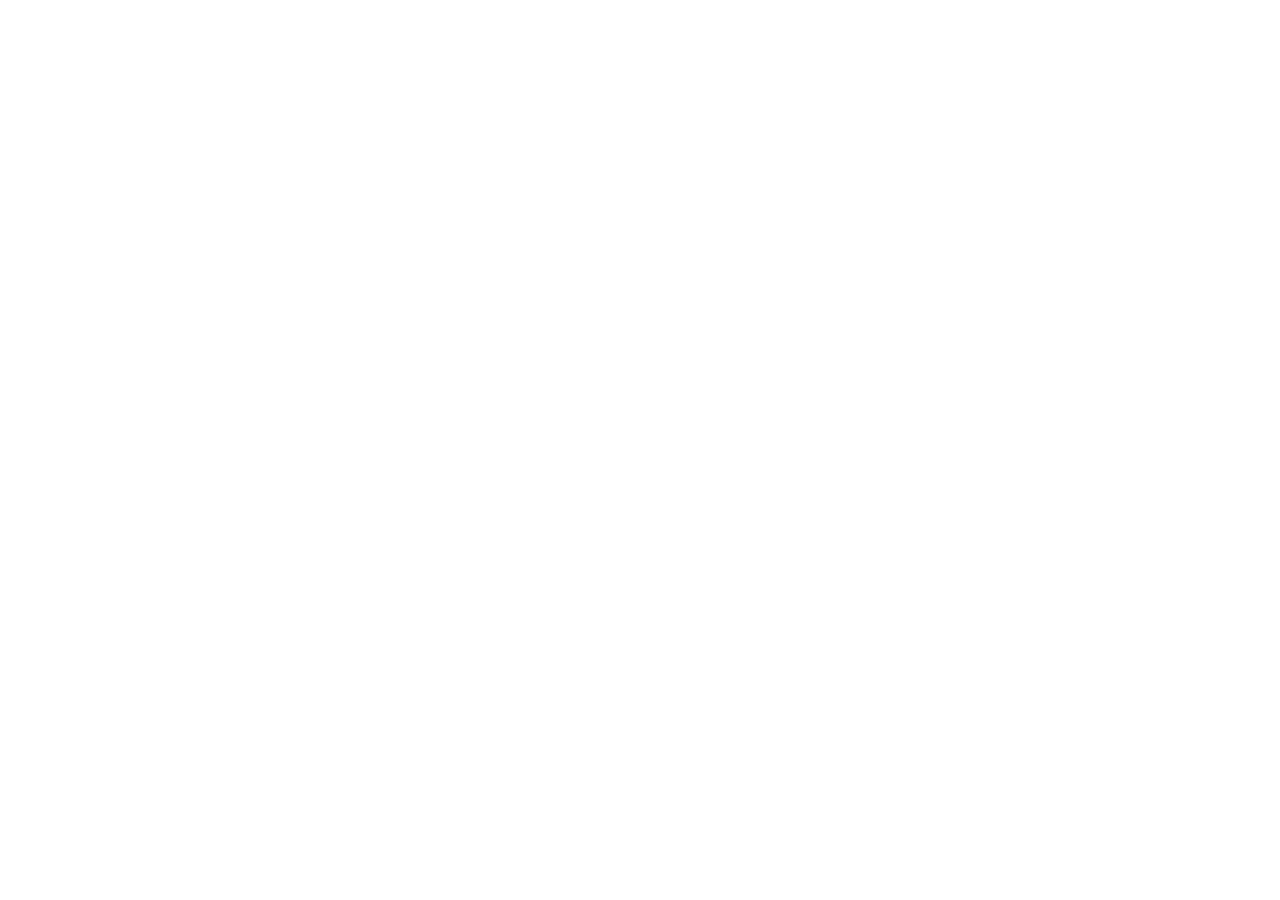
==== commit 48b36444: "redirect" ====
--- a/index.html
+++ b/index.html
@@ -1,98 +1,22 @@
 <!doctype html>
 <html lang="en">
-  <head>
-    <meta charset="utf-8" />
-    <meta name="viewport" content="width=device-width, initial-scale=1" />
-    <meta name="theme-color" content="#091d19" />
-    <meta name="description" content="Join the world's tea break. See the live global biscuit dunk count, explore the leaderboard, and play Biscuit Dunking Simulator." />
-    <title>Biscuit Dunking — Every Biscuit Counts</title>
-    <link rel="icon" href="./favicon.svg" type="image/svg+xml" />
-    <link rel="stylesheet" href="./styles.css" />
-    <script src="./app.js" defer></script>
-  </head>
-  <body>
+<head>
+  <meta charset="utf-8">
 
-    <a class="skip-link" href="#main-content">Skip to content</a>
-    <header class="site-header wrap">
-      <a class="brand" href="./" aria-label="Biscuit Dunking home">
-        <img src="./android_icon.png" width="48" height="48" alt="" />
-        <span>Biscuit <b>Dunking</b><small>SIMULATOR</small></span>
-      </a>
-      <nav aria-label="Main navigation">
-        <a href="./" aria-current="page">Home</a>
-        <a href="./leaderboard/">Leaderboard</a>
-        <a href="./privacy/">Privacy</a>
-        <a class="button button-small" href="./play/" data-play>Play <span aria-hidden="true">↗</span></a>
-      </nav>
-    </header>
-    <main id="main-content">
-      <section class="global-total wrap" aria-labelledby="counter-label">
-        <div class="counter-top"><span class="eyebrow">ONE WORLD. ONE BIG TEA BREAK.</span><span class="status" data-summary-status role="status">Fetching totals…</span></div>
-        <div class="counter-focus">
-          <div class="ornament" aria-hidden="true"><span></span>✦<span></span></div>
-          <h1 id="counter-label">Global biscuits dunked</h1>
-          <strong id="stat-total" class="counter-number" aria-describedby="counter-label">—</strong>
-          <p class="counter-caption">Every biscuit. Every dunk. All of us.</p>
-        </div>
-        <dl class="counter-secondary">
-          <div><dt>Completed runs</dt><dd id="stat-runs">—</dd></div>
-          <div><dt>The world's favourite</dt><dd id="stat-popular">—</dd><span id="stat-popular-runs" class="stat-detail">Most popular biscuit</span></div>
-        </dl>
-        <div class="counter-footer"><span>A little biscuit. A global obsession.</span><a class="text-link" href="./leaderboard/">Full leaderboard <span aria-hidden="true">→</span></a></div>
-        <p class="summary-error" data-summary-error hidden>We couldn't reach the biscuit tin. <button class="text-button" type="button" data-refresh>Try again</button></p>
-      </section>
+  <meta http-equiv="refresh"
+        content="0; url=https://biscuitdunk.granitegull.com/">
 
-      <section class="game-intro wrap" aria-labelledby="intro-title">
-        <div class="intro-copy">
-          <p class="eyebrow">THE GREAT BRITISH DUNK-OFF</p>
-          <h2 id="intro-title">One mug. One biscuit.<br /><em>Glory awaits.</em></h2>
-          <p>Find the golden dip. Hold your nerve. Lift before your biscuit makes a permanent home at the bottom of the mug.</p>
-          <div class="intro-actions"><a class="button" href="./play/" data-play><span aria-hidden="true">▶</span> Play Biscuit Dunking <span aria-hidden="true">↗</span></a><a class="text-link" href="#how-to-dunk">How to dunk <span aria-hidden="true">↓</span></a></div>
-        </div>
-        <figure class="game-art">
-          <img src="./feature_graphic.png" width="1024" height="500" alt="Biscuit Dunking Simulator: a golden biscuit dipping into a striped teacup." decoding="async" />
-          <figcaption><span aria-hidden="true">✦</span> A proper cup of tea. A very improper amount of dunking.</figcaption>
-        </figure>
-      </section>
+  <link rel="canonical"
+        href="https://biscuitdunk.granitegull.com/">
 
-      <section class="video-section wrap" aria-labelledby="video-title">
-        <div class="video-heading">
-          <p class="eyebrow">SEE THE DUNK IN ACTION</p>
-          <h2 id="video-title">A little biscuit bravery.</h2>
-        </div>
-        <div class="video-frame">
-          <iframe
-            src="https://www.youtube-nocookie.com/embed/tox-KBn1T7M"
-            title="Biscuit Dunking video"
-            loading="lazy"
-            referrerpolicy="strict-origin-when-cross-origin"
-            allow="accelerometer; autoplay; clipboard-write; encrypted-media; gyroscope; picture-in-picture; web-share"
-            allowfullscreen>
-          </iframe>
-        </div>
-      </section>
-
-      <section class="how-section wrap" id="how-to-dunk" aria-labelledby="how-title">
-        <div class="section-heading"><div><p class="eyebrow">A VERY SERIOUS SPORT</p><h2 id="how-title">The art of a good dunk.</h2></div><p>Three small steps.<br /> One deliciously risky biscuit.</p></div>
-        <div class="steps">
-          <article class="step-card"><span class="step-number">01</span><h3>Pick your biscuit</h3><p>Browse the shelf and choose your champion. Press and hold to pick it up.</p><span class="step-foot">THE START OF SOMETHING CRUMBLY</span></article>
-          <article class="step-card"><span class="step-number">02</span><h3>Find the golden dip</h3><p>Lower it until about 60% is in the tea. Watch the dip gauge for that sweet spot.</p><span class="step-foot">A LITTLE PATIENCE GOES A LONG WAY</span></article>
-          <article class="step-card"><span class="step-number">03</span><h3>Lift with grace</h3><p>A clean lift scores a dunk. Each dip softens your biscuit, so mind the mug.</p><span class="step-foot">KNOW WHEN TO CALL IT A TEA BREAK</span></article>
-        </div>
-      </section>
-
-      <section class="leaderboard-teaser wrap">
-        <div><p class="eyebrow">THE WORLDWIDE TALLY</p><h2>See how the world dunks.</h2><p>Favourite biscuits, average dunk life, and the ones that got away.</p></div>
-        <a class="button button-secondary" href="./leaderboard/">Explore the leaderboard <span aria-hidden="true">→</span></a>
-      </section>
-    </main>
-
-    <footer class="site-footer">
-      <div class="footer-main wrap">
-        <a class="brand" href="./" aria-label="Biscuit Dunking home"><img src="./android_icon.png" width="40" height="40" alt="" /><span>Biscuit <b>Dunking</b><small>THE KETTLE IS ALWAYS ON</small></span></a>
-        <nav aria-label="Footer navigation"><a href="./play/" data-play>Play the game</a><a href="./leaderboard/">Leaderboard</a><a href="./privacy/">Privacy policy</a></nav>
-      </div>
-      <div class="footer-bottom wrap"><span>© <span id="year">2026</span> Biscuit Dunking</span><span>Made for tea breaks &amp; biscuit bravery. <b aria-hidden="true">✦</b></span></div>
-    </footer>
-  </body>
-</html>
+  <title>Redirecting…</title>
+</head>
+<body>
+  <p>
+    This page has moved to
+    <a href="https://biscuitdunk.granitegull.com/">
+      https://biscuitdunk.granitegull.com/
+    </a>
+  </p>
+</body>
+</html>
